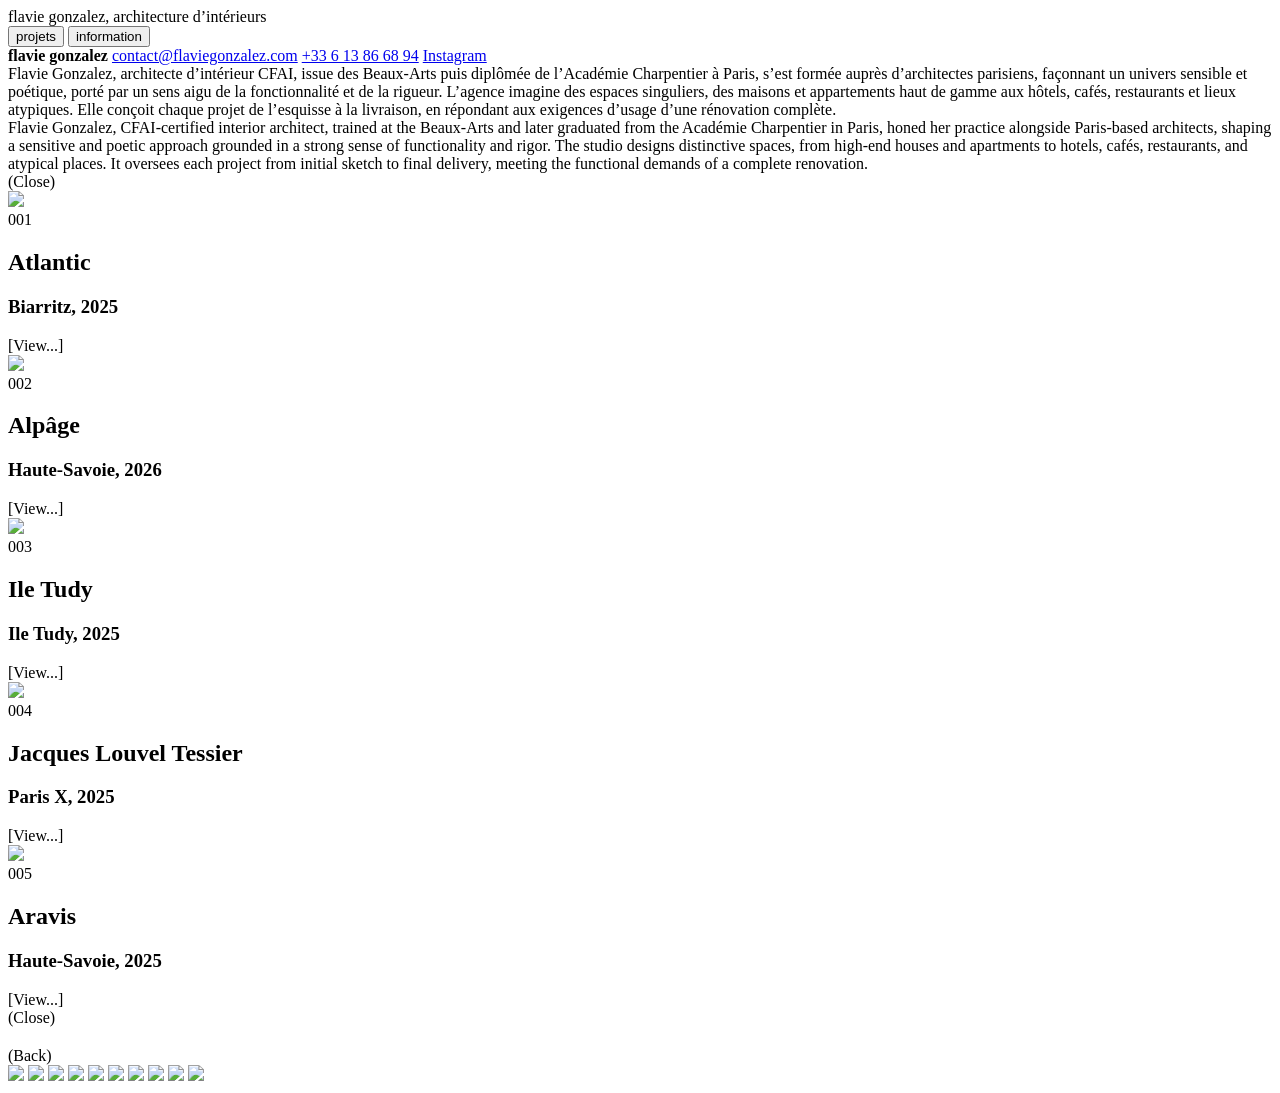
==== index.html @ 04900b44 "Update index.html" ====
<!DOCTYPE html>
<html lang="fr">
<head>
    <meta charset="UTF-8">
    <meta name="viewport" content="width=device-width, initial-scale=1.0">
    <title>Flavie Gonzalez — Architecture d'intérieurs</title>
    <link rel="stylesheet" href="style.css">
</head>
<body>

<header class="site-header">
    <div class="header-left">flavie gonzalez, architecture d’intérieurs</div>
    <div class="header-right">
        <button class="nav-btn" onclick="togglePanel('projectsPanel')">projets</button>
        <button class="nav-btn" onclick="togglePanel('infoPanel')">information</button>
    </div>
</header>

<!-- INFO PANEL -->
<section class="sliding-panel" id="infoPanel">
    <div class="panel-content">
        <div class="info-grid">
            <div class="info-col">
                <strong>flavie gonzalez</strong>
                <a href="mailto:contact@flaviegonzalez.com">contact@flaviegonzalez.com</a>
                <a href="tel:+33613866894">+33 6 13 86 68 94</a>
                <a href="https://www.instagram.com/flavieegonzalez/" target="_blank">Instagram</a>
            </div>
            <div class="info-col">
                Flavie Gonzalez, architecte d’intérieur CFAI, issue des Beaux-Arts puis diplômée de l’Académie Charpentier à Paris, s’est formée auprès d’architectes parisiens, façonnant un univers sensible et poétique, porté par un sens aigu de la fonctionnalité et de la rigueur. L’agence imagine des espaces singuliers, des maisons et appartements haut de gamme aux hôtels, cafés, restaurants et lieux atypiques. Elle conçoit chaque projet de l’esquisse à la livraison, en répondant aux exigences d’usage d’une rénovation complète.
            </div>
            <div class="info-col">
                Flavie Gonzalez, CFAI-certified interior architect, trained at the Beaux-Arts and later graduated from the Académie Charpentier in Paris, honed her practice alongside Paris-based architects, shaping a sensitive and poetic approach grounded in a strong sense of functionality and rigor. The studio designs distinctive spaces, from high-end houses and apartments to hotels, cafés, restaurants, and atypical places. It oversees each project from initial sketch to final delivery, meeting the functional demands of a complete renovation.
            </div>
        </div>
    </div>
    <div class="panel-close" onclick="closeAllPanels()">(Close)</div>
</section>

<!-- PROJECTS PANEL -->
<section class="sliding-panel" id="projectsPanel">
    <div class="panel-content" id="projectsScrollArea">

        <article class="project-row">
            <div class="project-col-visual">
                <img src="assets/LOUISBARTHOU_1.png">
            </div>
            <div class="project-col-info">
                <div class="project-number">001</div>
                <h2>Atlantic</h2>
                <h3>Biarritz, 2025</h3>
                <a class="view-link" onclick="openProjectView('barthou')">[View...]</a>
            </div>
        </article>

        <article class="project-row">
            <div class="project-col-visual">
                <img src="assets/GEMILLON_1.png">
            </div>
            <div class="project-col-info">
                <div class="project-number">002</div>
                <h2>Alpâge</h2>
                <h3>Haute-Savoie, 2026</h3>
                <a class="view-link" onclick="openProjectView('gemillon')">[View...]</a>
            </div>
        </article>

        <article class="project-row">
            <div class="project-col-visual">
                <img src="assets/ILETUDY_1.png">
            </div>
            <div class="project-col-info">
                <div class="project-number">003</div>
                <h2>Ile Tudy</h2>
                <h3>Ile Tudy, 2025</h3>
                <a class="view-link" onclick="openProjectView('bastille')">[View...]</a>
            </div>
        </article>

        <article class="project-row">
            <div class="project-col-visual">
                <img src="assets/JLT_1.png">
            </div>
            <div class="project-col-info">
                <div class="project-number">004</div>
                <h2>Jacques Louvel Tessier</h2>
                <h3>Paris X, 2025</h3>
                <a class="view-link" onclick="openProjectView('louvel')">[View...]</a>
            </div>
        </article>

        <article class="project-row">
            <div class="project-col-visual">
                <img src="assets/LESCLEFS_1.png">
            </div>
            <div class="project-col-info">
                <div class="project-number">005</div>
                <h2>Aravis</h2>
                <h3>Haute-Savoie, 2025</h3>
                <a class="view-link" onclick="openProjectView('lesclefs')">[View...]</a>
            </div>
        </article>

    </div>
    <div class="panel-close" onclick="closePanel('projectsPanel')">(Close)</div>
</section>

<!-- VIEW PANEL (CORRIGÉ) -->
<section class="sliding-panel" id="viewPanel">
    <div class="panel-content" id="viewScrollArea">

        <div class="view-detail">

            <!-- GAUCHE -->
            <div class="view-header">
                <div id="viewProjectNumber"></div>
                <div>
                    <h2 id="viewProjectArtist"></h2>
                    <h3 id="viewProjectTitle"></h3>
                </div>
            </div>

            <!-- DROITE -->
            <div class="view-content">

                <div class="view-gallery"></div>

                <div class="view-text">
                    <div class="col-text"></div>
                </div>

            </div>

        </div>

    </div>
    <div class="panel-close" onclick="closePanel('viewPanel')">(Back)</div>
</section>

<!-- CAROUSEL -->
<div class="cargo-carousel" id="carousel">
    <div class="cargo-track" id="track">
        <img src="assets/Plan de travail 1.png">
        <img src="assets/Plan de travail 2.png">
        <img src="assets/Plan de travail 3.png">
        <img src="assets/Plan de travail 4.png">
        <img src="assets/Plan de travail 5.png">
        <img src="assets/Plan de travail 6.png">
        <img src="assets/Plan de travail 7.png">
        <img src="assets/Plan de travail 8.png">
        <img src="assets/Plan de travail 9.png">
        <img src="assets/Plan de travail 10.png">
    </div>
</div>

<script src="script.js"></script>
</body>
</html>
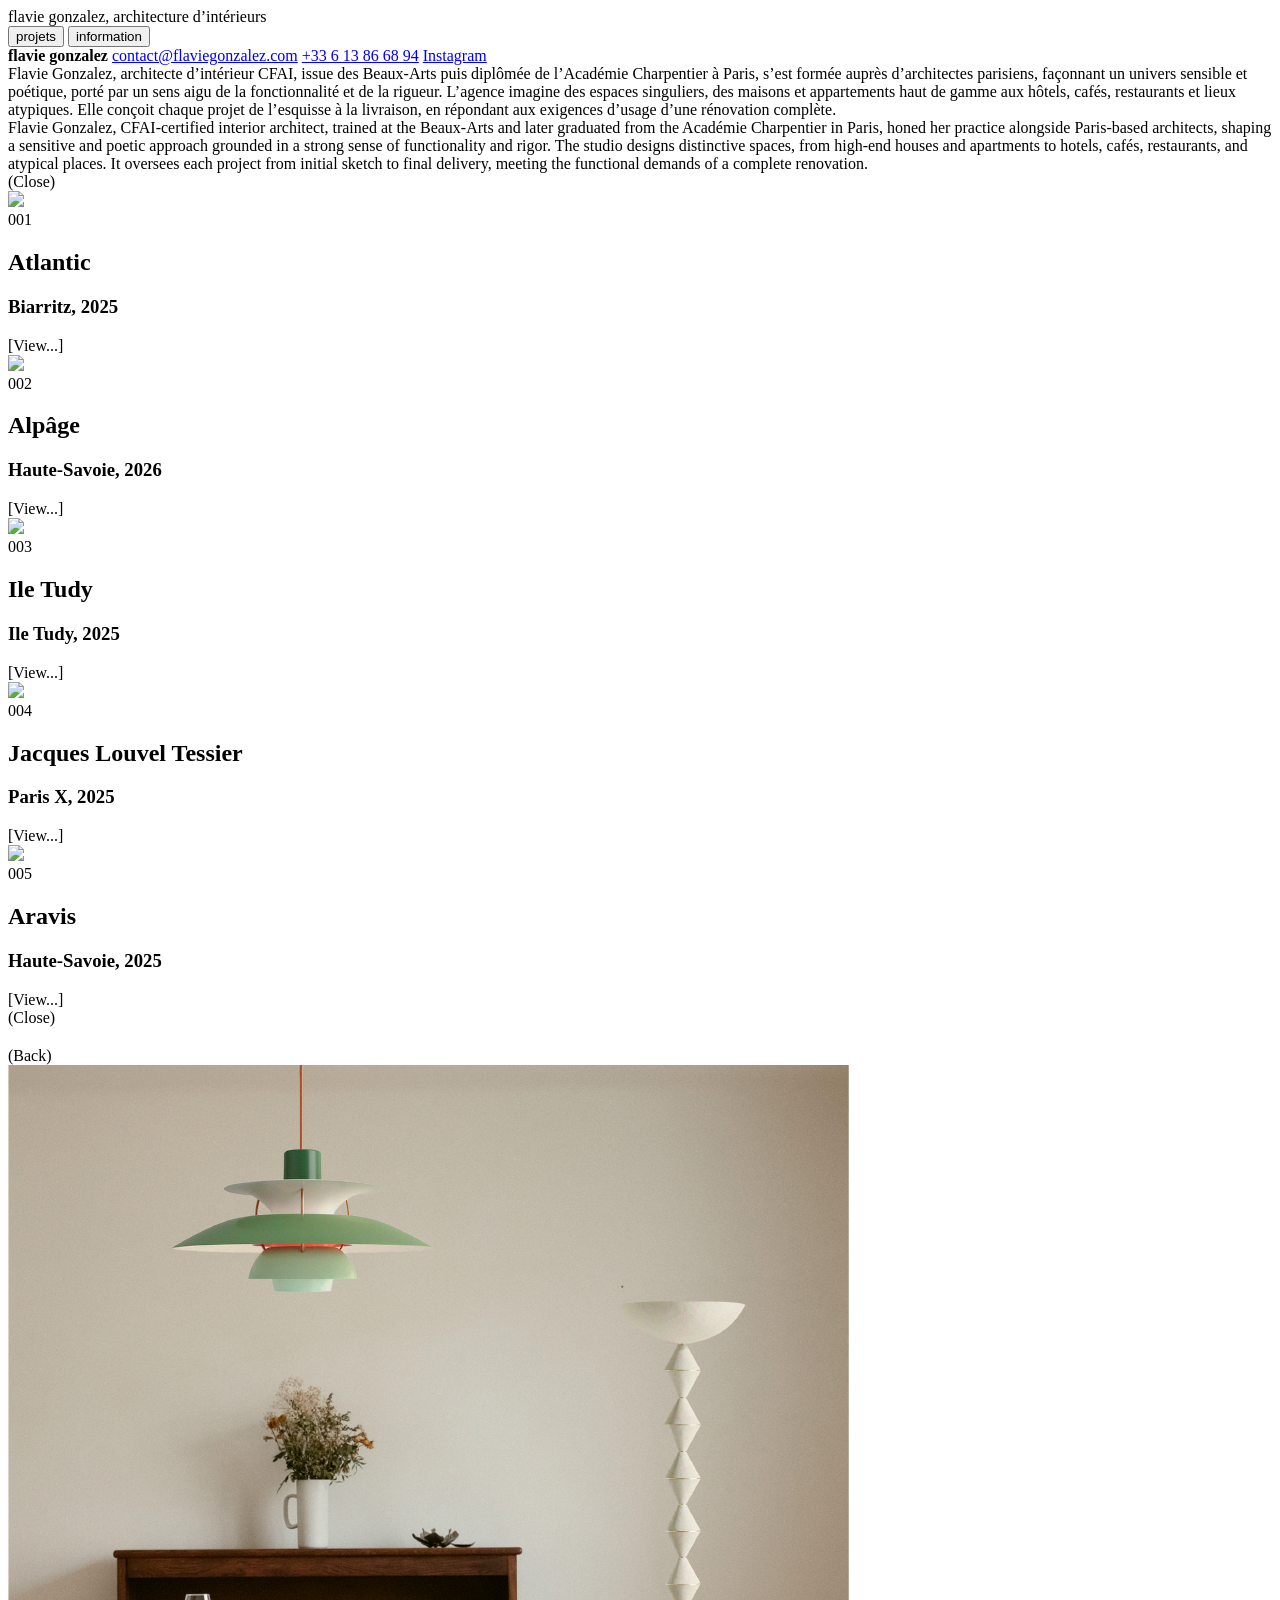
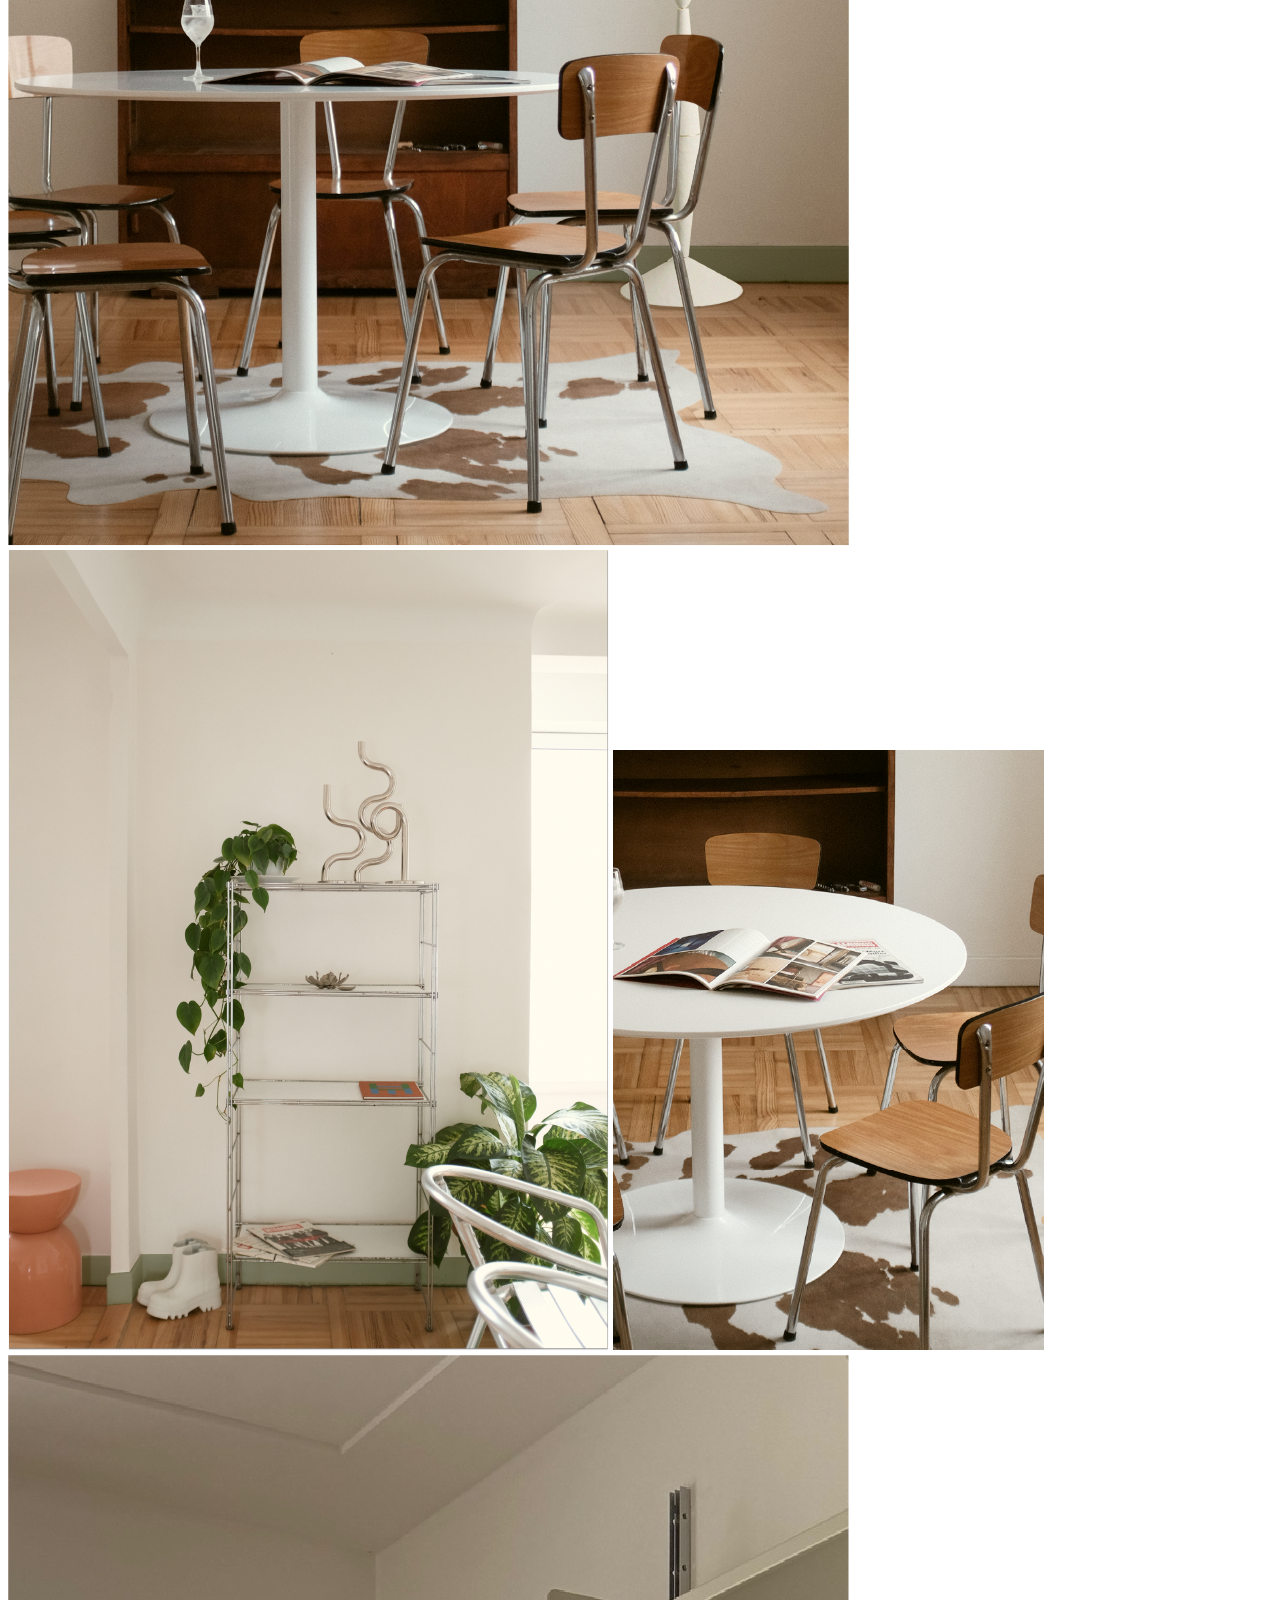
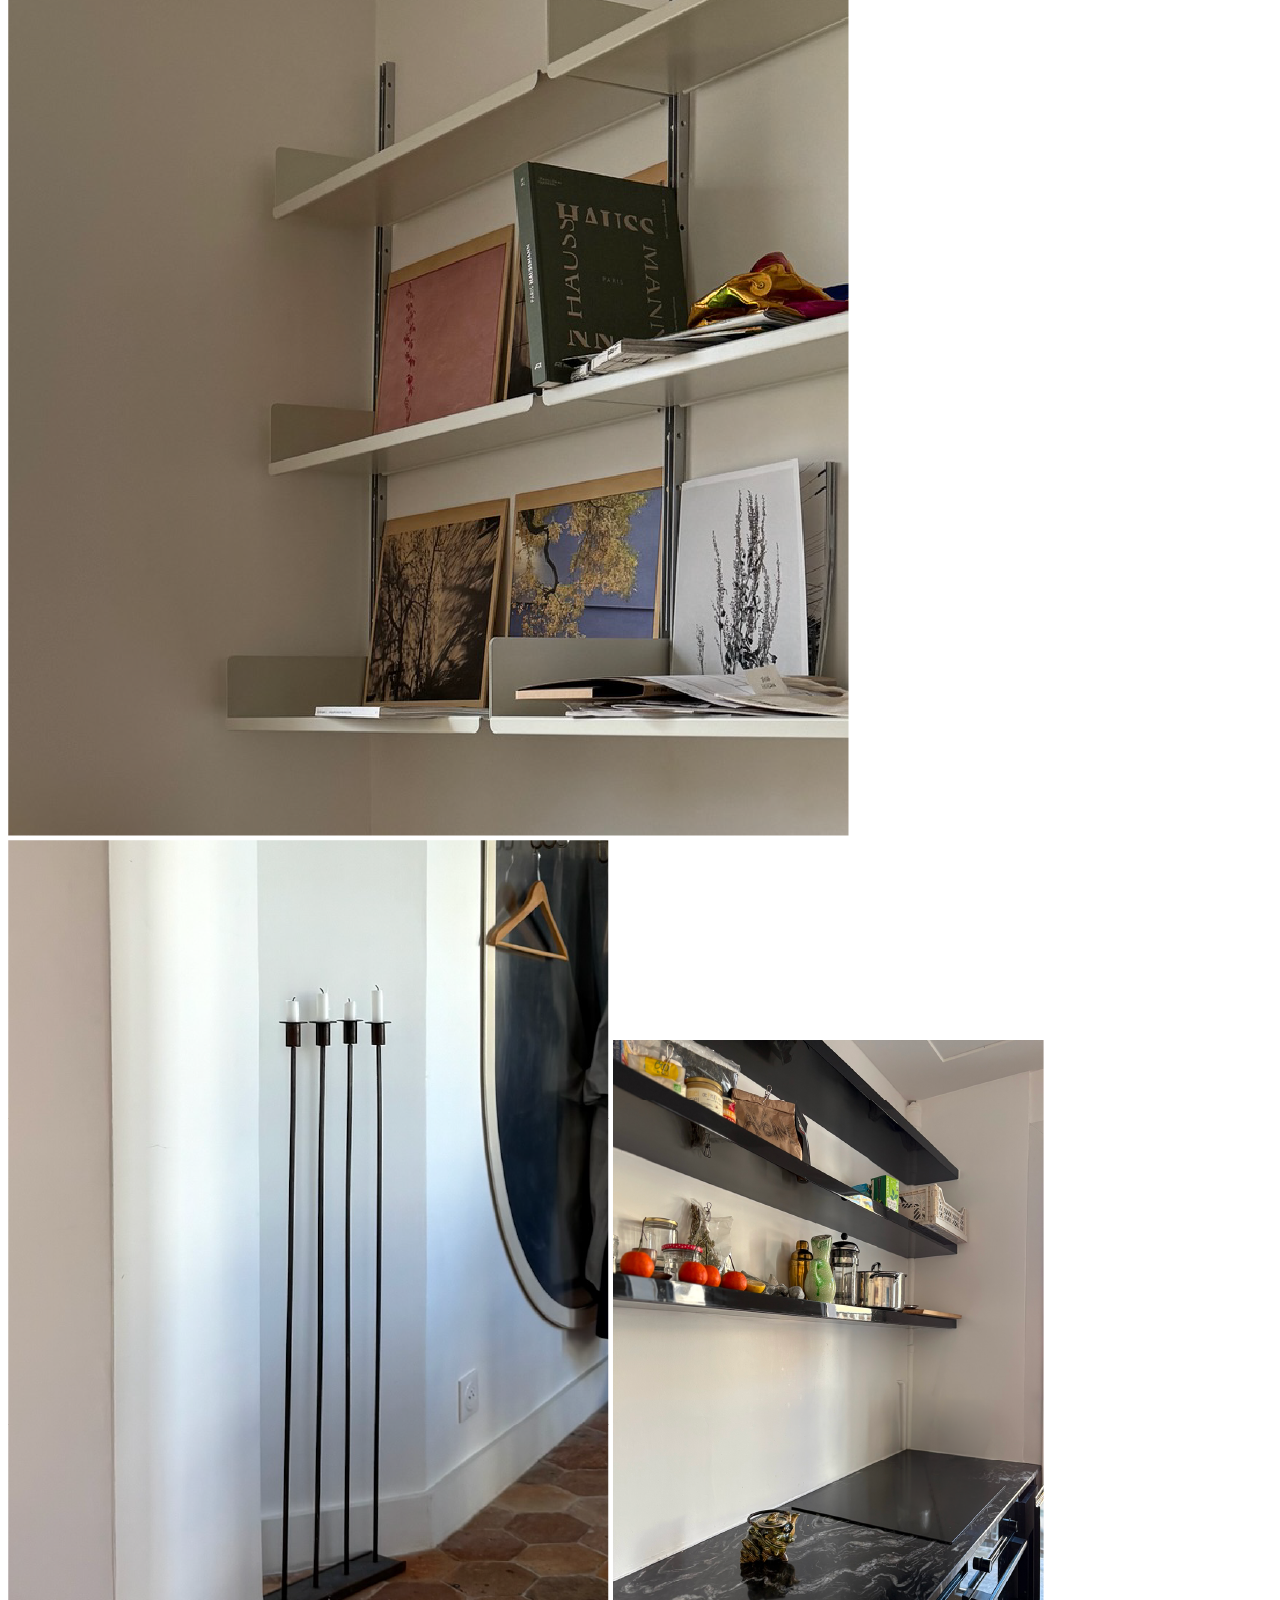
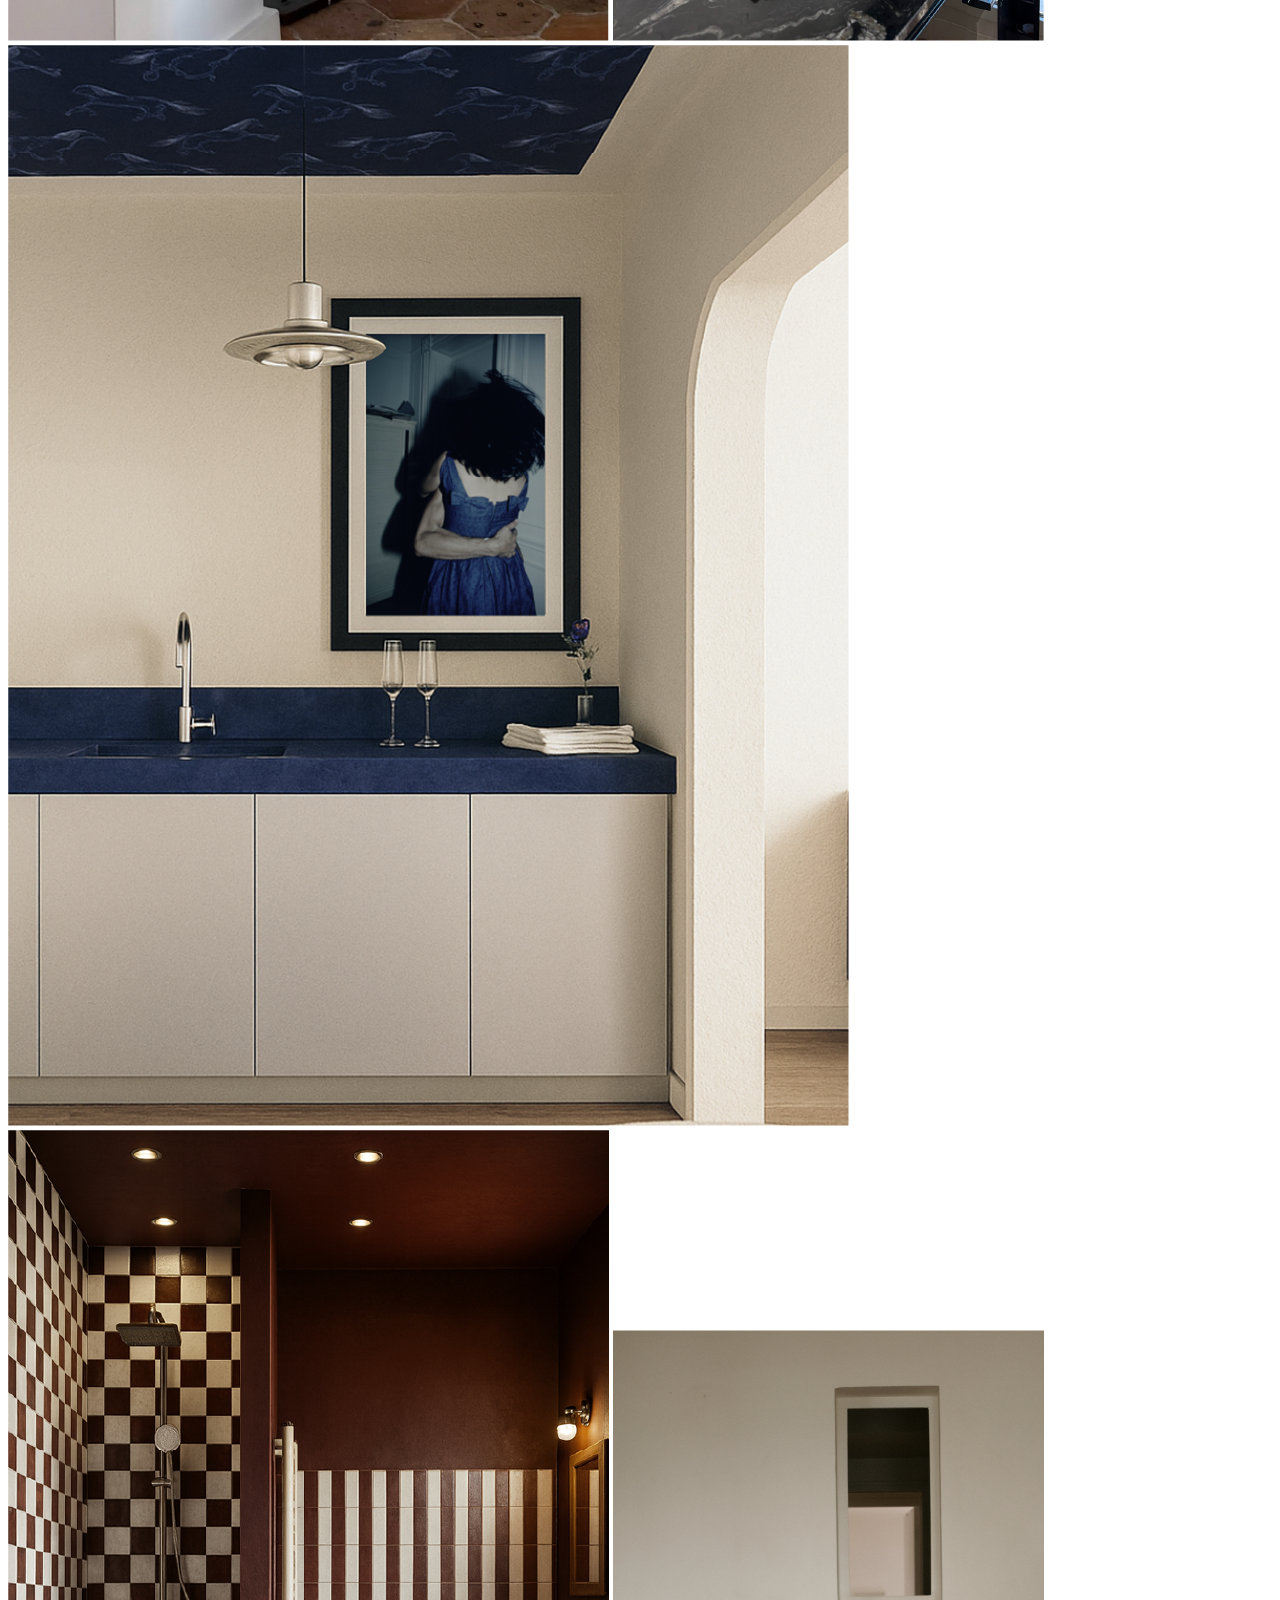
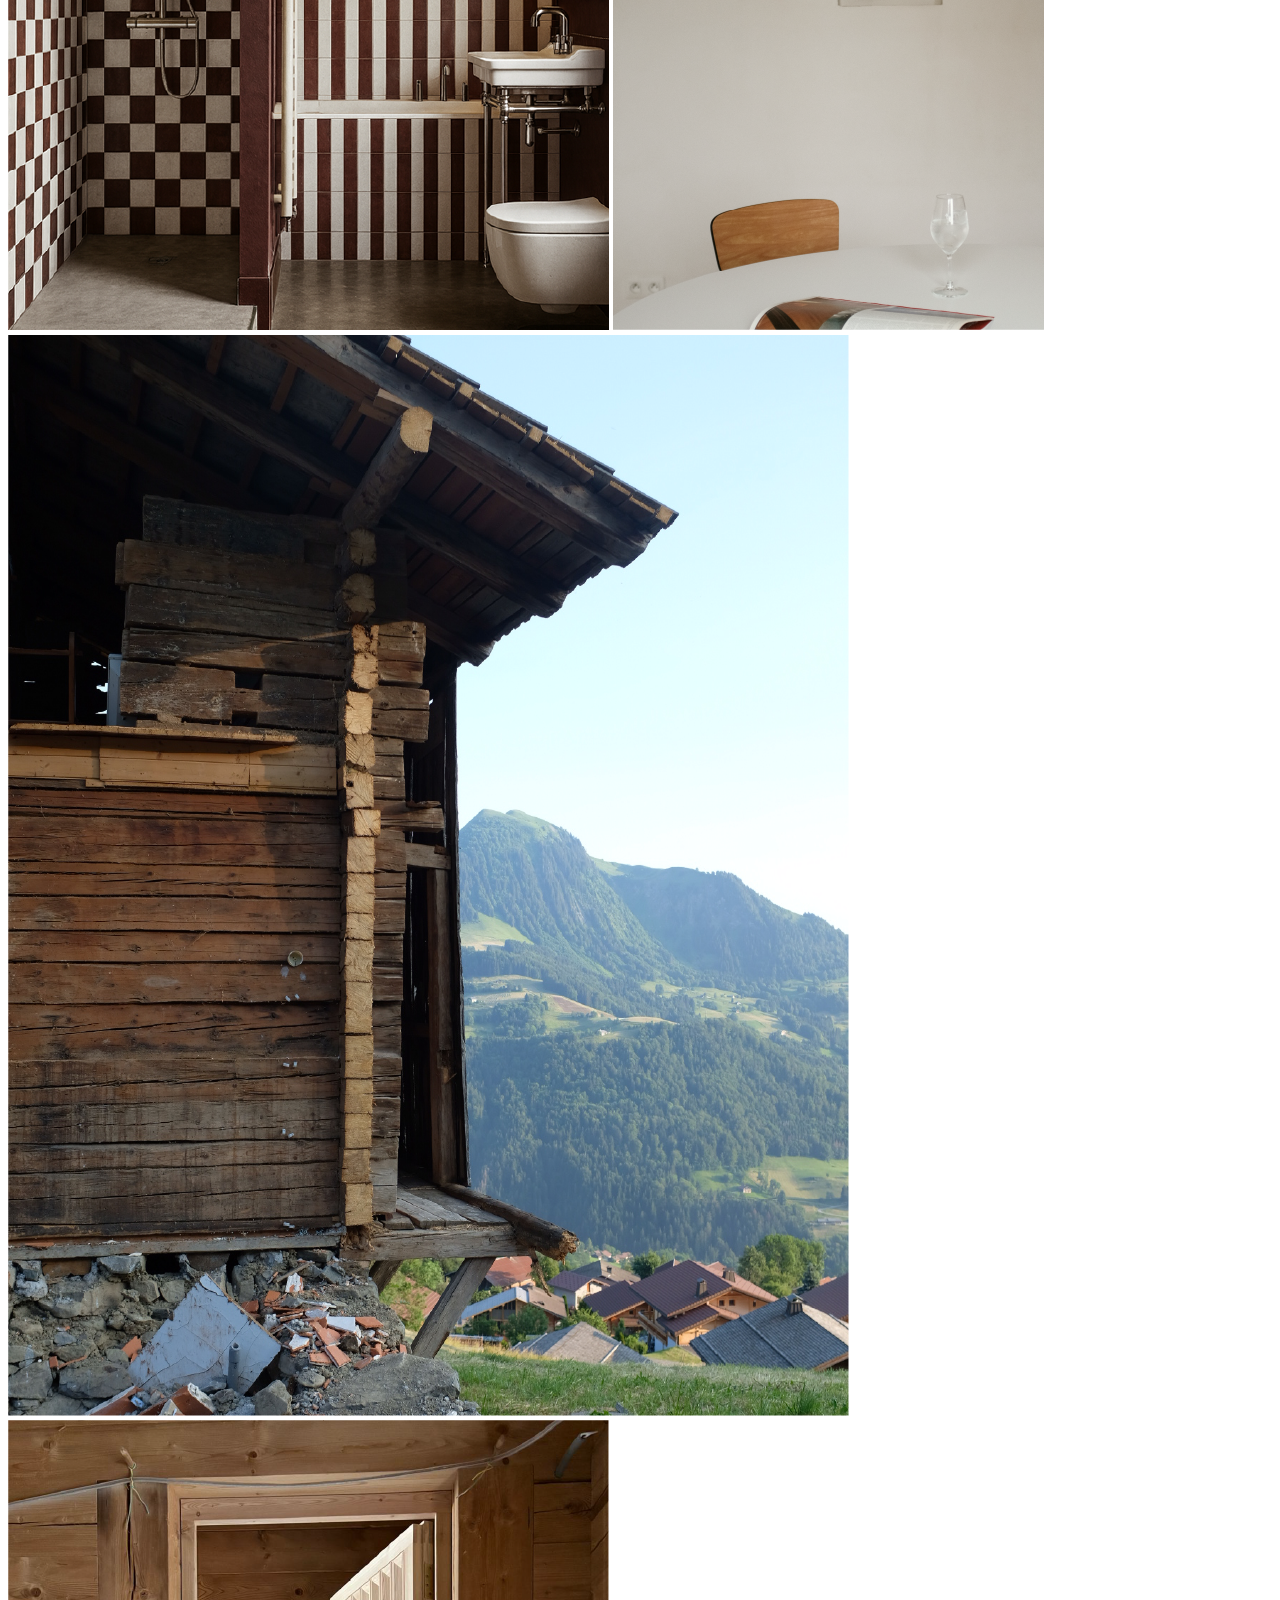
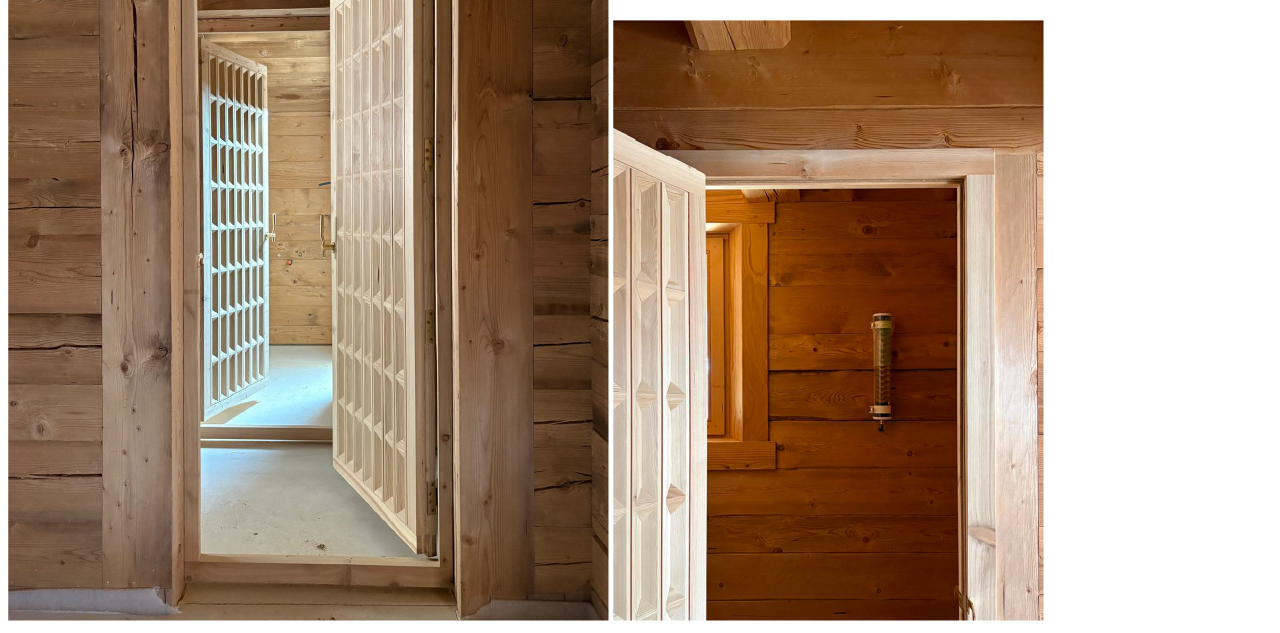
==== commit 99376129: "Maj Photos" ====
--- a/index.html
+++ b/index.html
@@ -140,16 +140,18 @@
 <!-- CAROUSEL -->
 <div class="cargo-carousel" id="carousel">
     <div class="cargo-track" id="track">
-        <img src="assets/Plan de travail 1.png">
-        <img src="assets/Plan de travail 2.png">
-        <img src="assets/Plan de travail 3.png">
-        <img src="assets/Plan de travail 4.png">
-        <img src="assets/Plan de travail 5.png">
-        <img src="assets/Plan de travail 6.png">
-        <img src="assets/Plan de travail 7.png">
-        <img src="assets/Plan de travail 8.png">
-        <img src="assets/Plan de travail 9.png">
-        <img src="assets/Plan de travail 10.png">
+        <img src="assets/FlavieGonzalezArchitectedinterieur1.png">
+        <img src="assets/FlavieGonzalezArchitectedinterieur2.png">
+        <img src="assets/FlavieGonzalezArchitectedinterieur3.png">
+        <img src="assets/FlavieGonzalezArchitectedinterieur4.png">
+        <img src="assets/FlavieGonzalezArchitectedinterieur5.png">
+        <img src="assets/FlavieGonzalezArchitectedinterieur6.png">
+        <img src="assets/FlavieGonzalezArchitectedinterieur7.png">
+        <img src="assets/FlavieGonzalezArchitectedinterieur8.png">
+        <img src="assets/FlavieGonzalezArchitectedinterieur9.png">
+        <img src="assets/FlavieGonzalezArchitectedinterieur10.png">
+        <img src="assets/FlavieGonzalezArchitectedinterieur11.png">
+        <img src="assets/FlavieGonzalezArchitectedinterieur12.png">
     </div>
 </div>
 
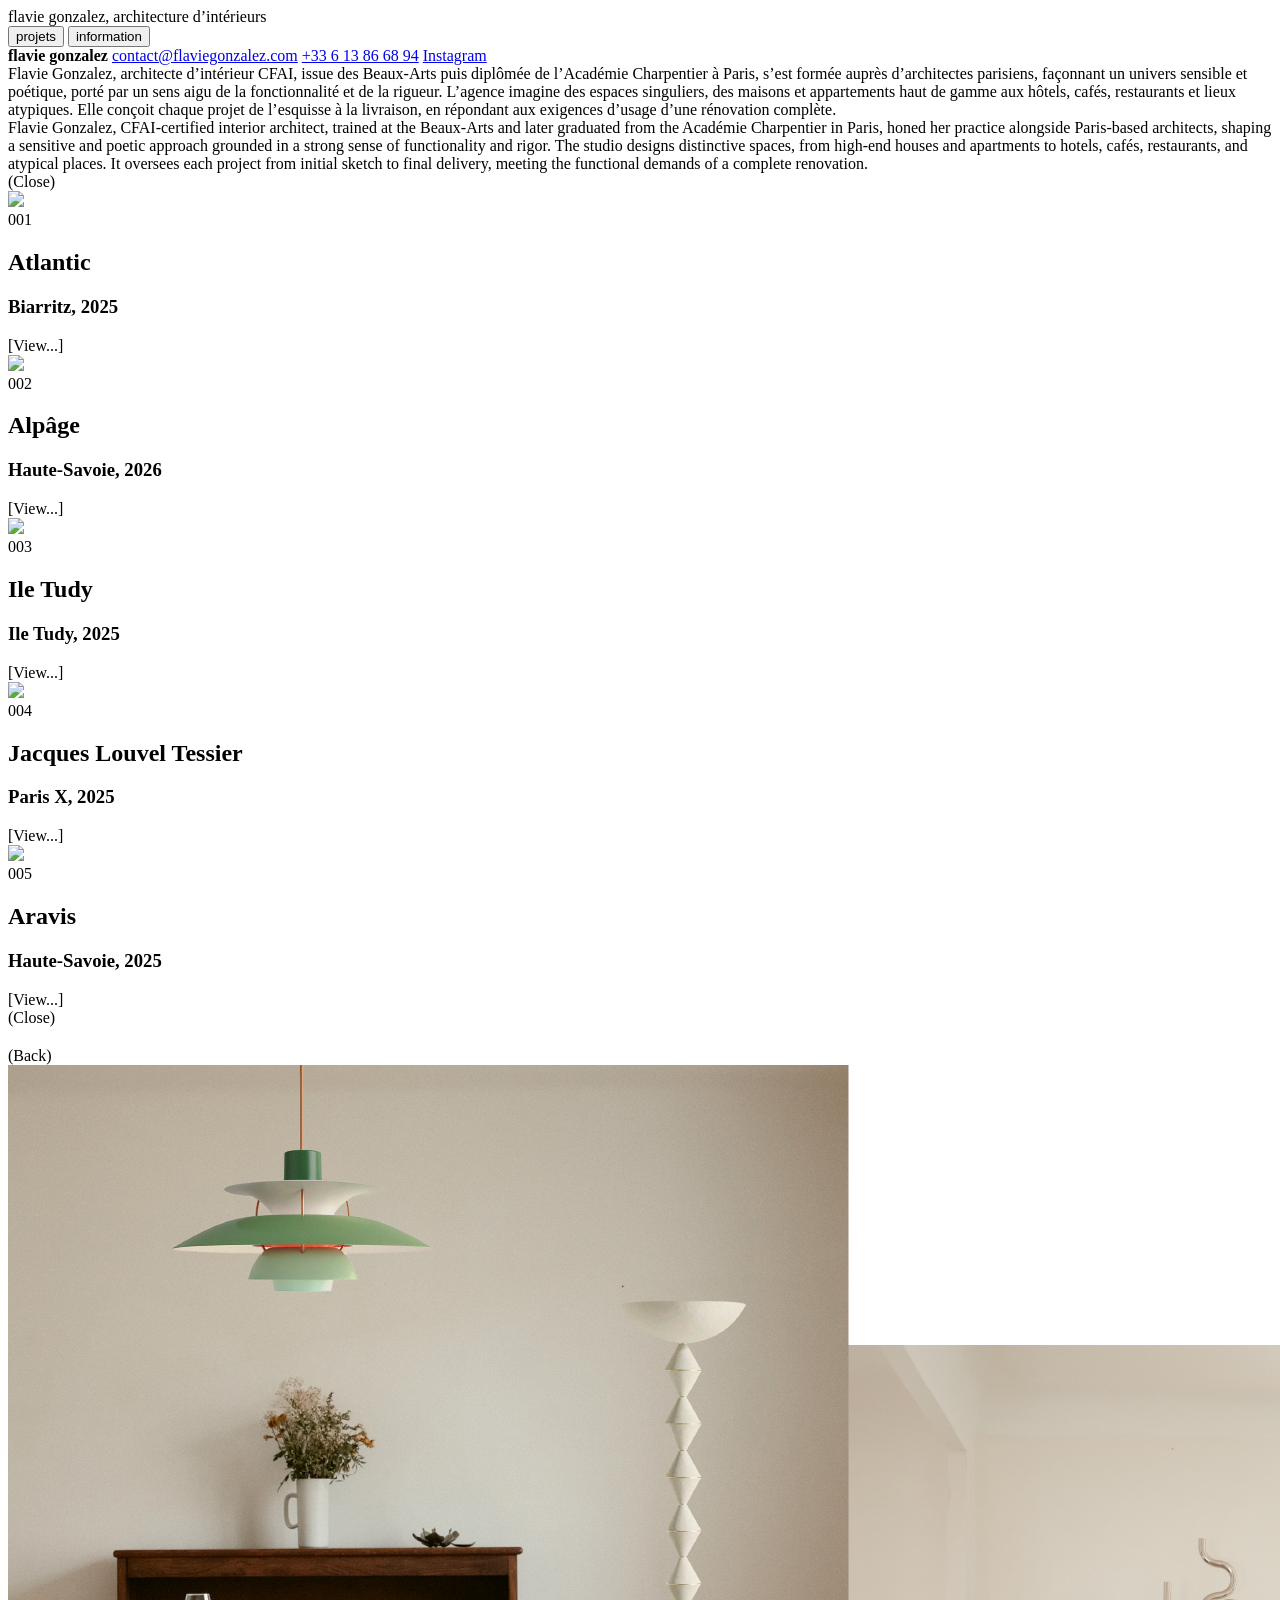
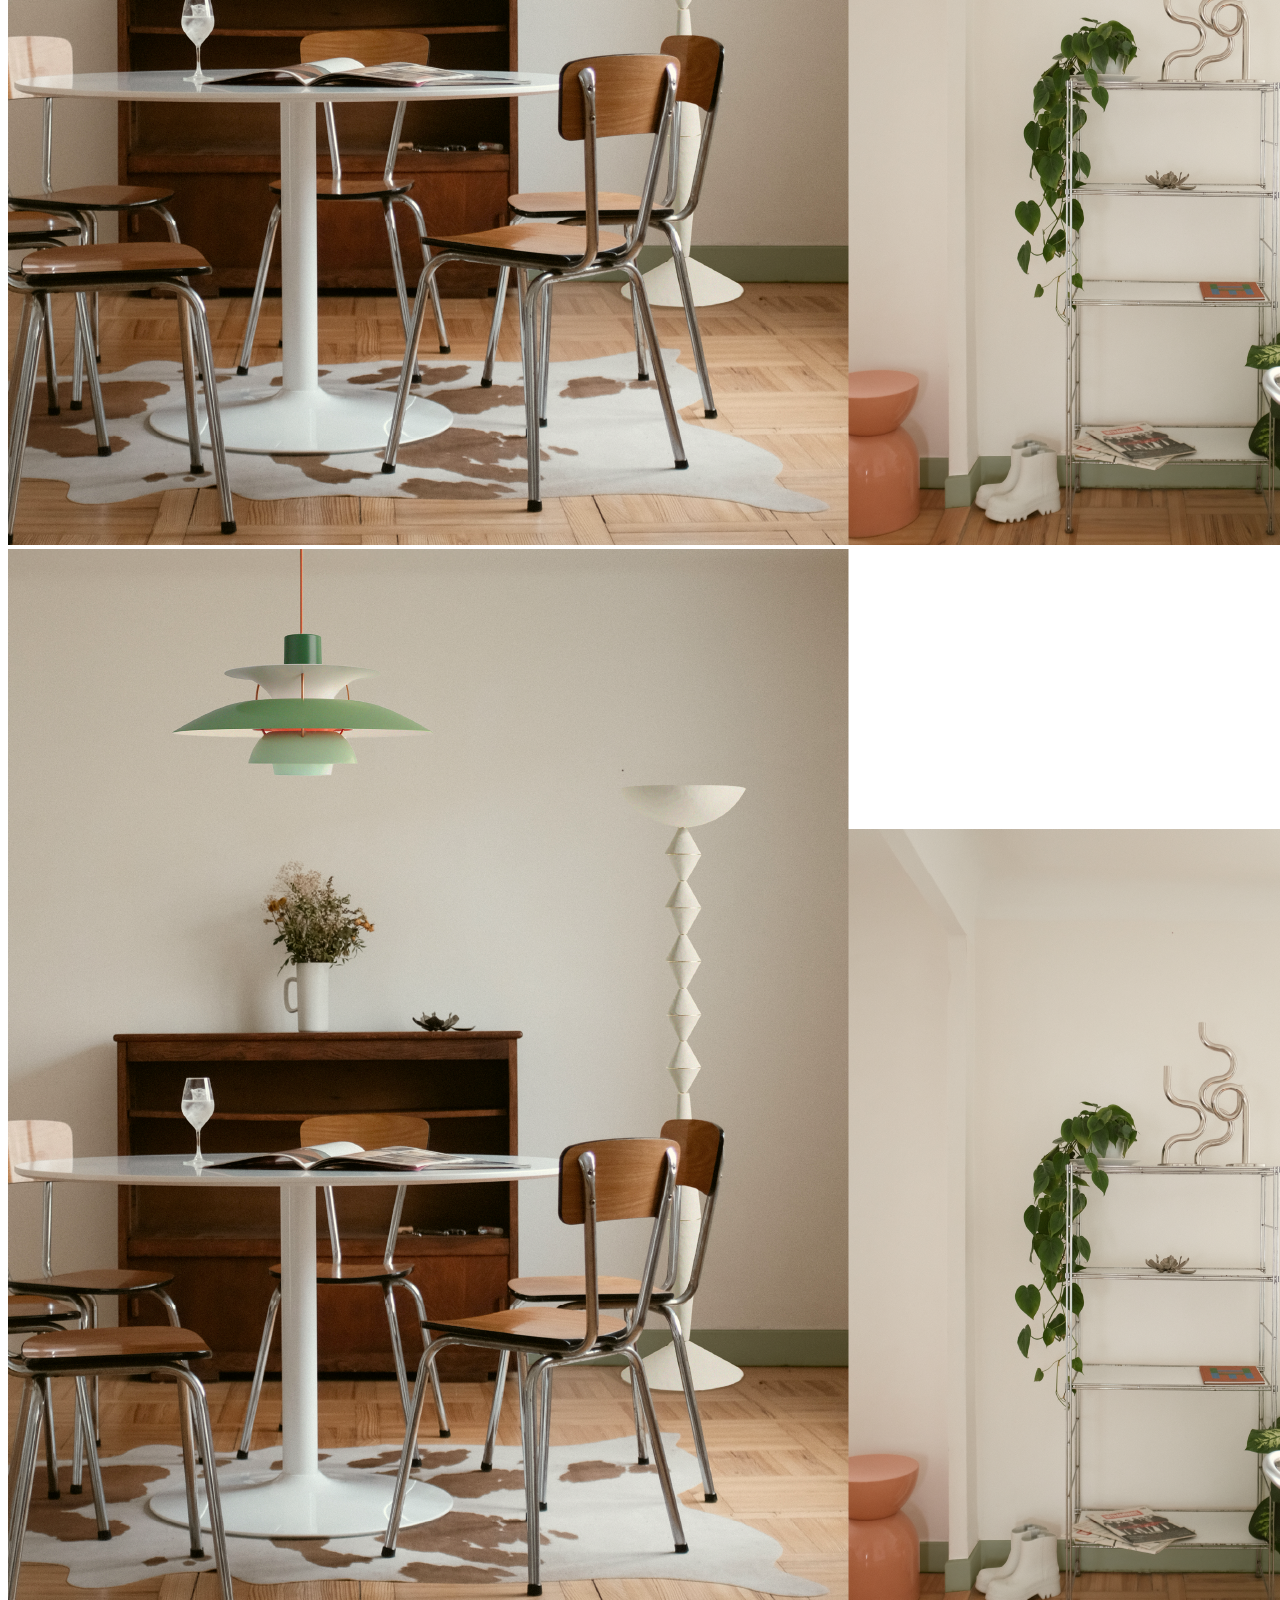
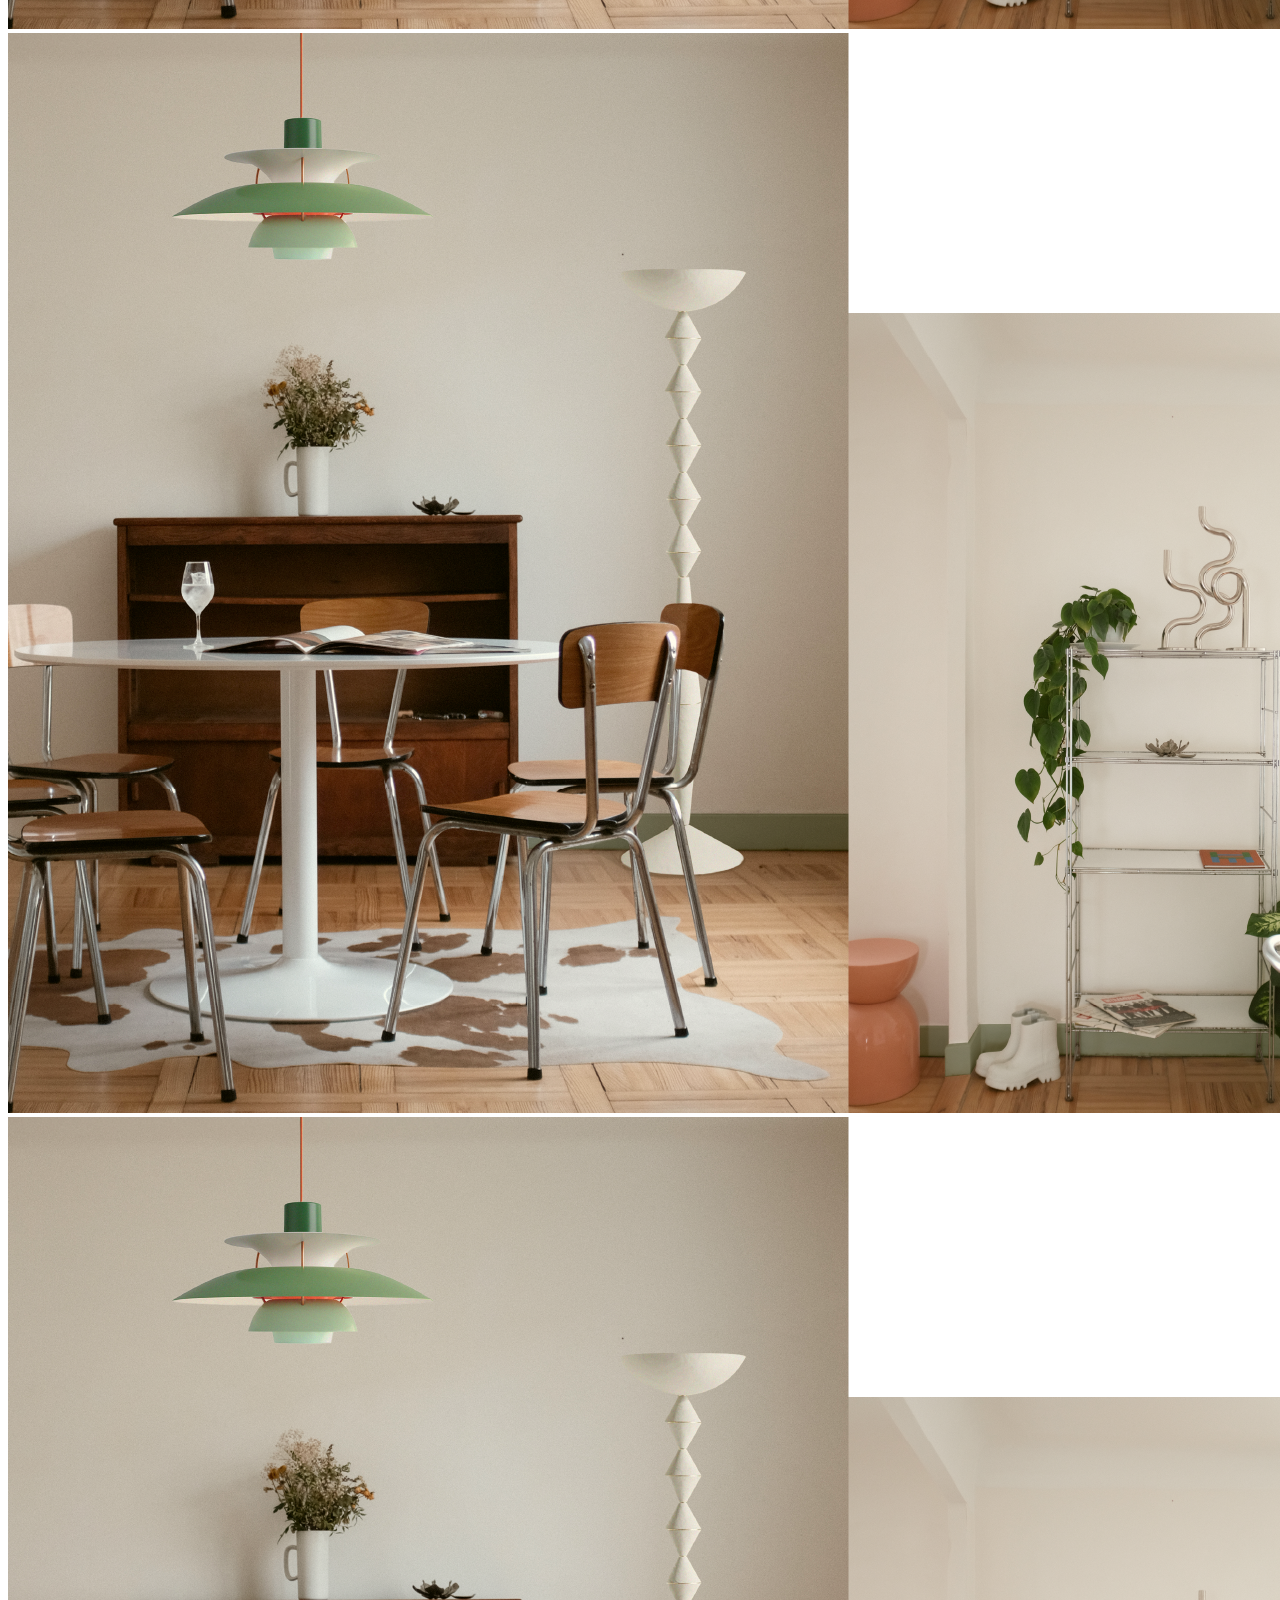
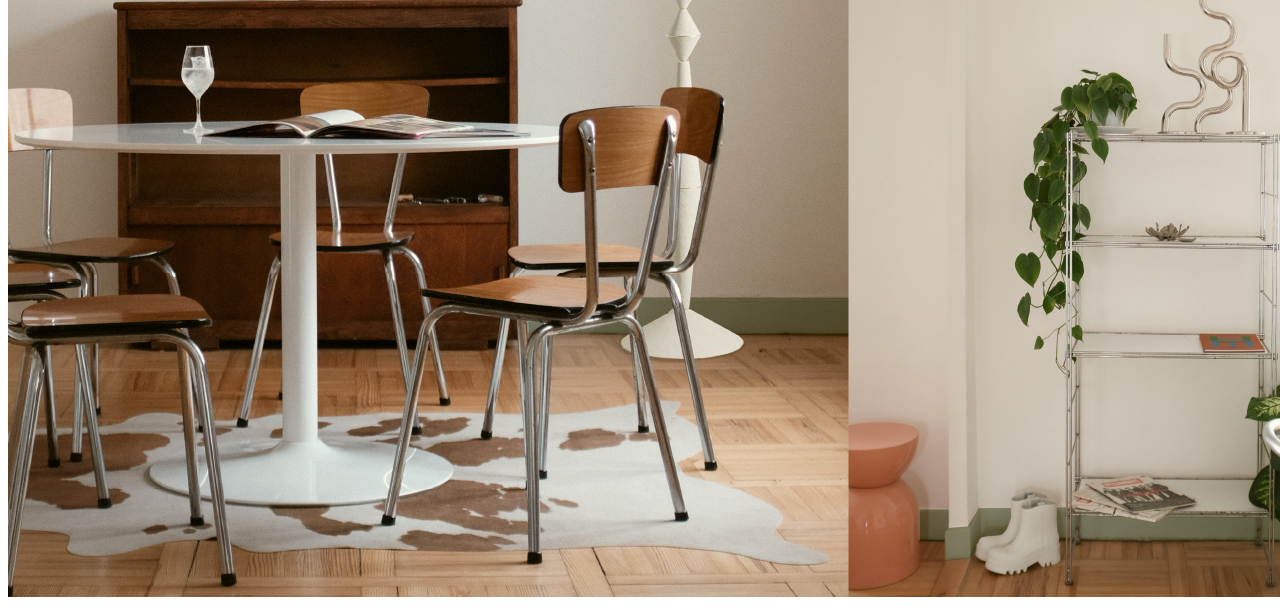
==== commit 632f192e: "maj photos" ====
--- a/index.html
+++ b/index.html
@@ -140,18 +140,10 @@
 <!-- CAROUSEL -->
 <div class="cargo-carousel" id="carousel">
     <div class="cargo-track" id="track">
-        <img src="assets/FlavieGonzalezArchitectedinterieur1.png">
-        <img src="assets/FlavieGonzalezArchitectedinterieur2.png">
-        <img src="assets/FlavieGonzalezArchitectedinterieur3.png">
-        <img src="assets/FlavieGonzalezArchitectedinterieur4.png">
-        <img src="assets/FlavieGonzalezArchitectedinterieur5.png">
-        <img src="assets/FlavieGonzalezArchitectedinterieur6.png">
-        <img src="assets/FlavieGonzalezArchitectedinterieur7.png">
-        <img src="assets/FlavieGonzalezArchitectedinterieur8.png">
-        <img src="assets/FlavieGonzalezArchitectedinterieur9.png">
-        <img src="assets/FlavieGonzalezArchitectedinterieur10.png">
-        <img src="assets/FlavieGonzalezArchitectedinterieur11.png">
-        <img src="assets/FlavieGonzalezArchitectedinterieur12.png">
+        <img src="assets/Plan de travail 24.png">
+        <img src="assets/Plan de travail 24.png">
+        <img src="assets/Plan de travail 24.png">
+        <img src="assets/Plan de travail 24.png">
     </div>
 </div>
 
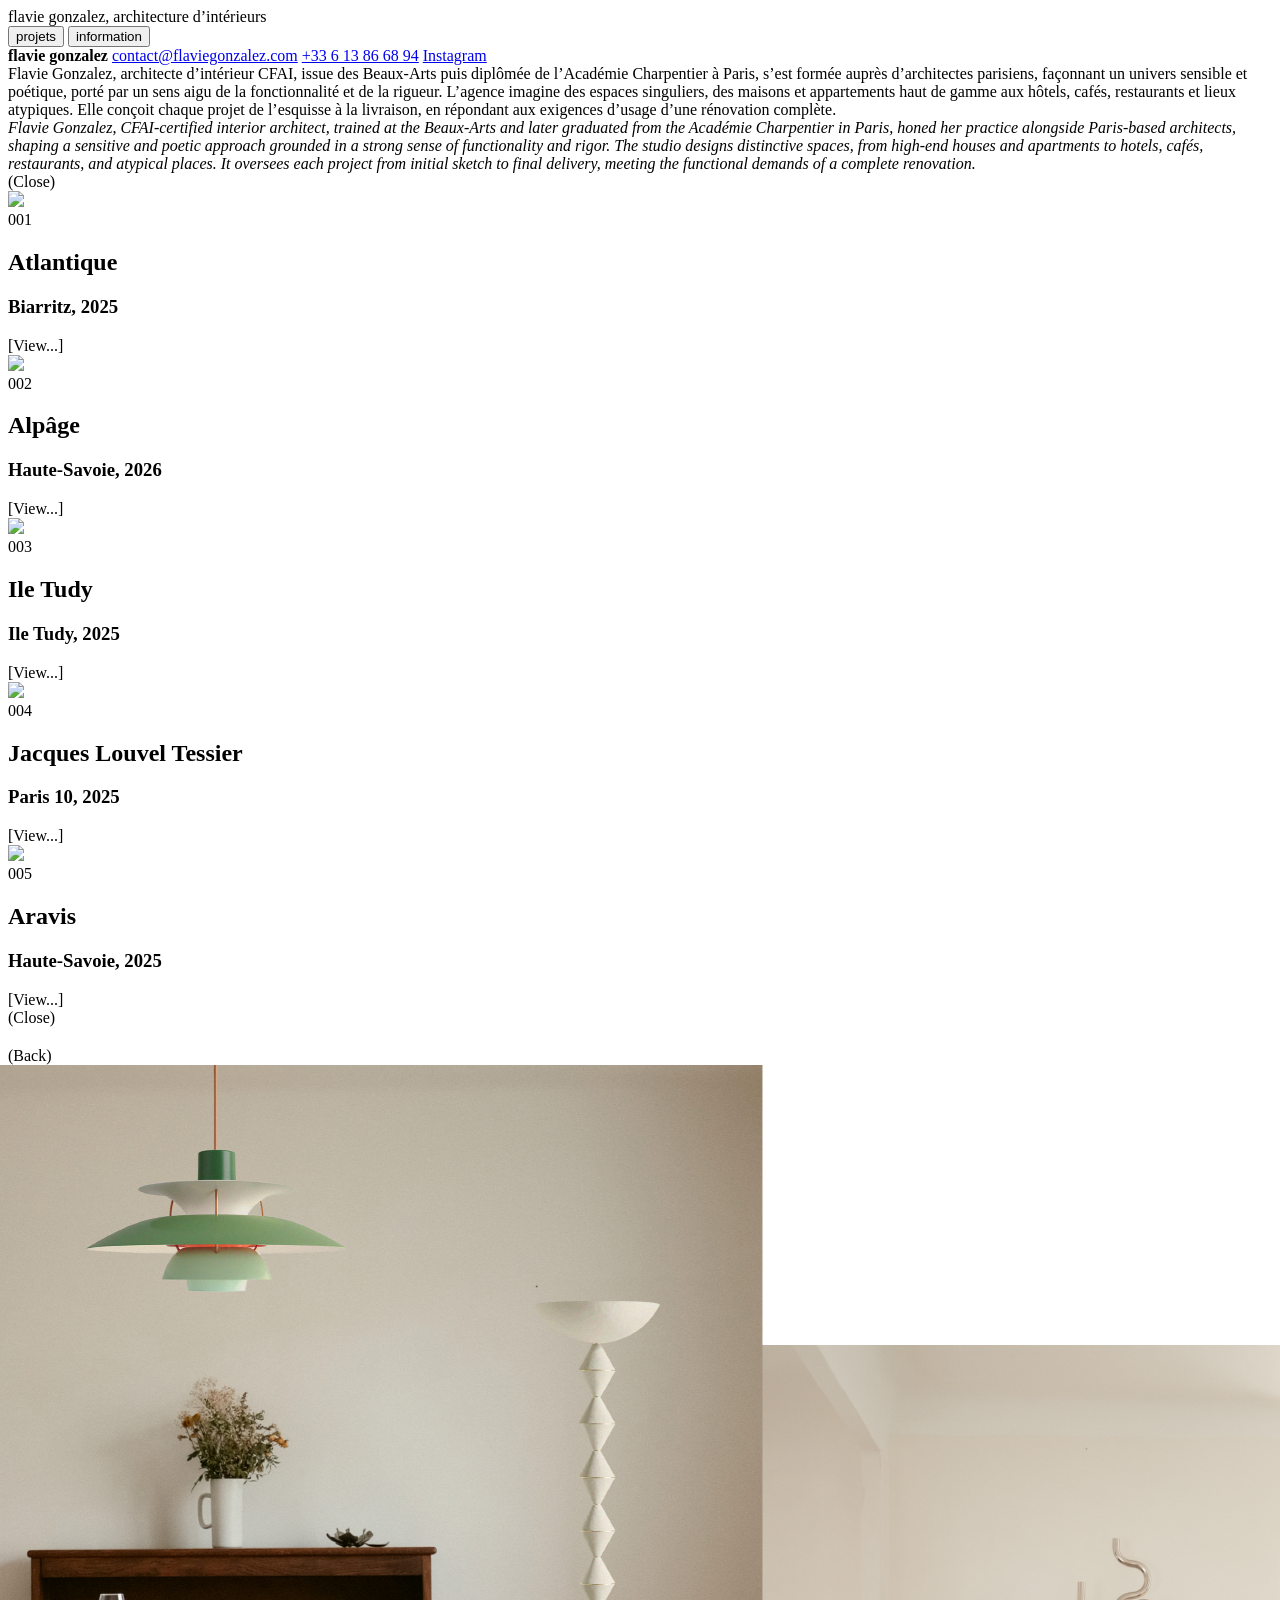
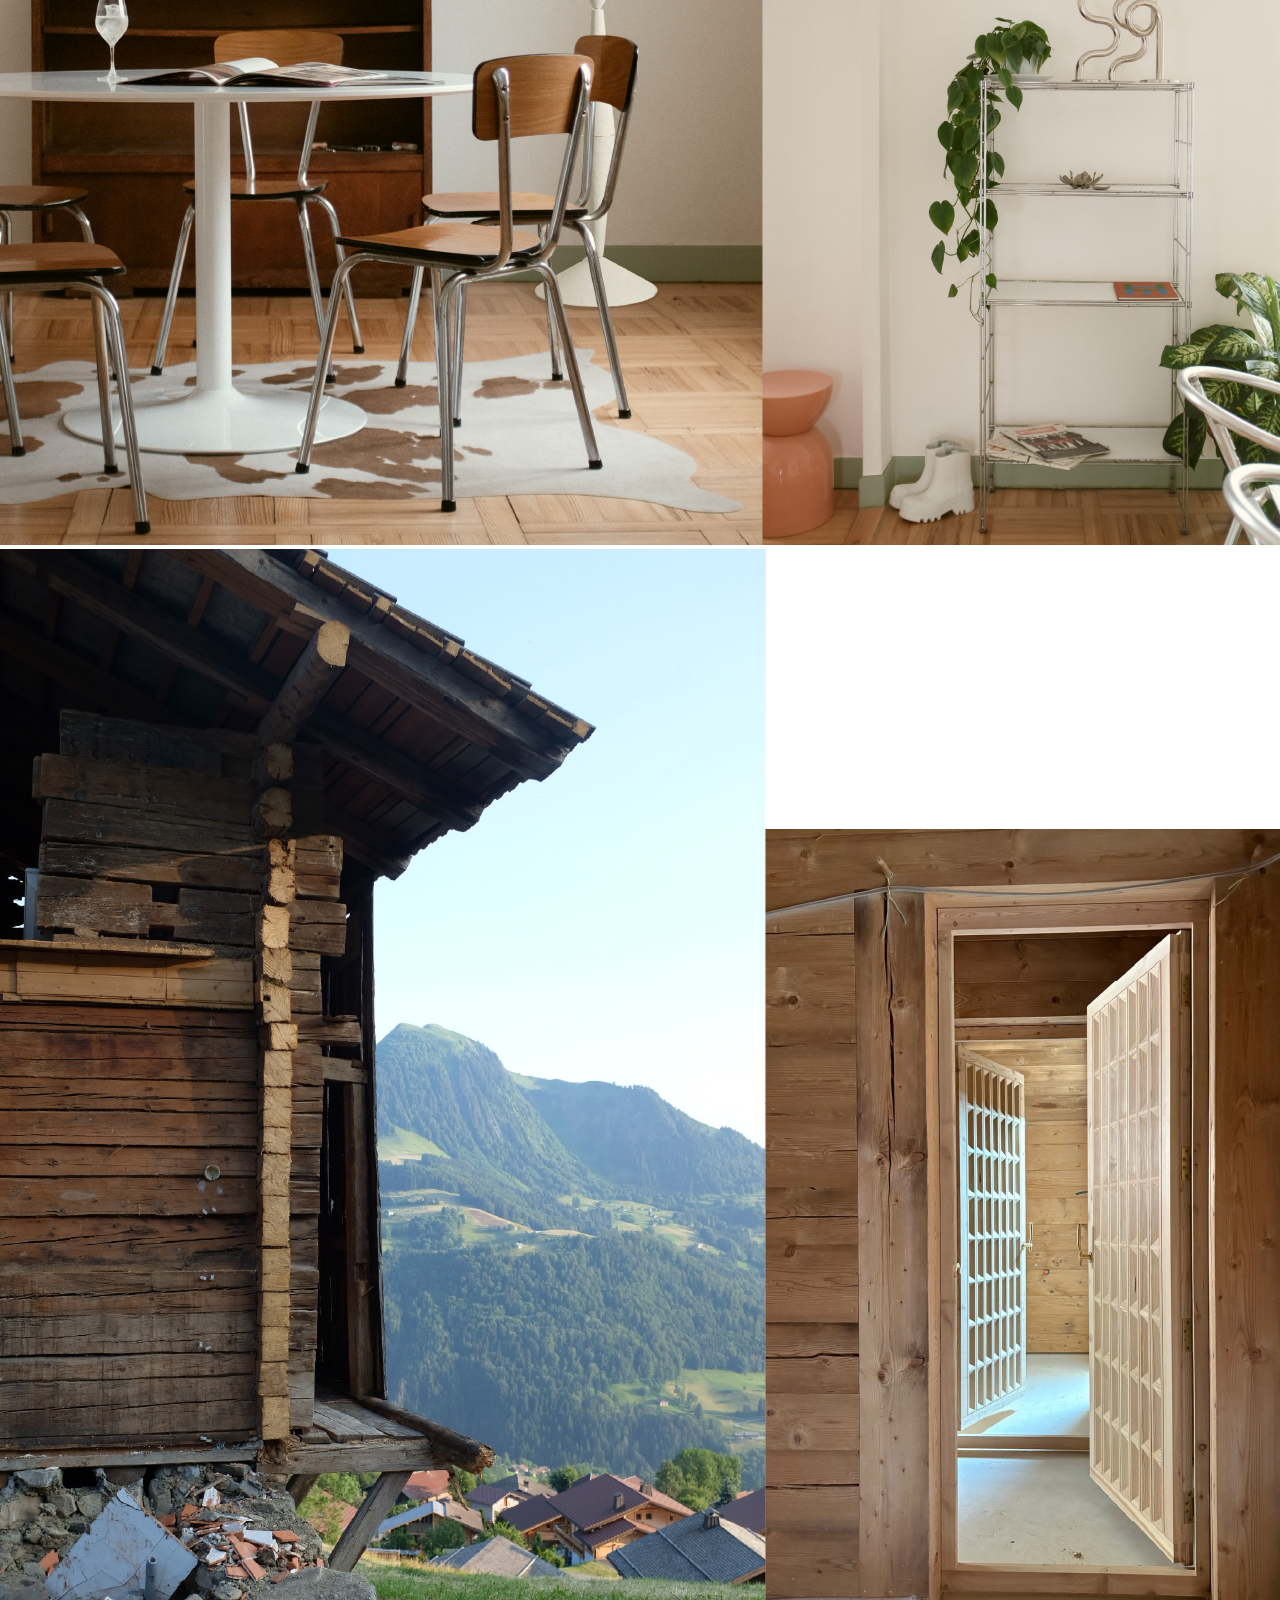
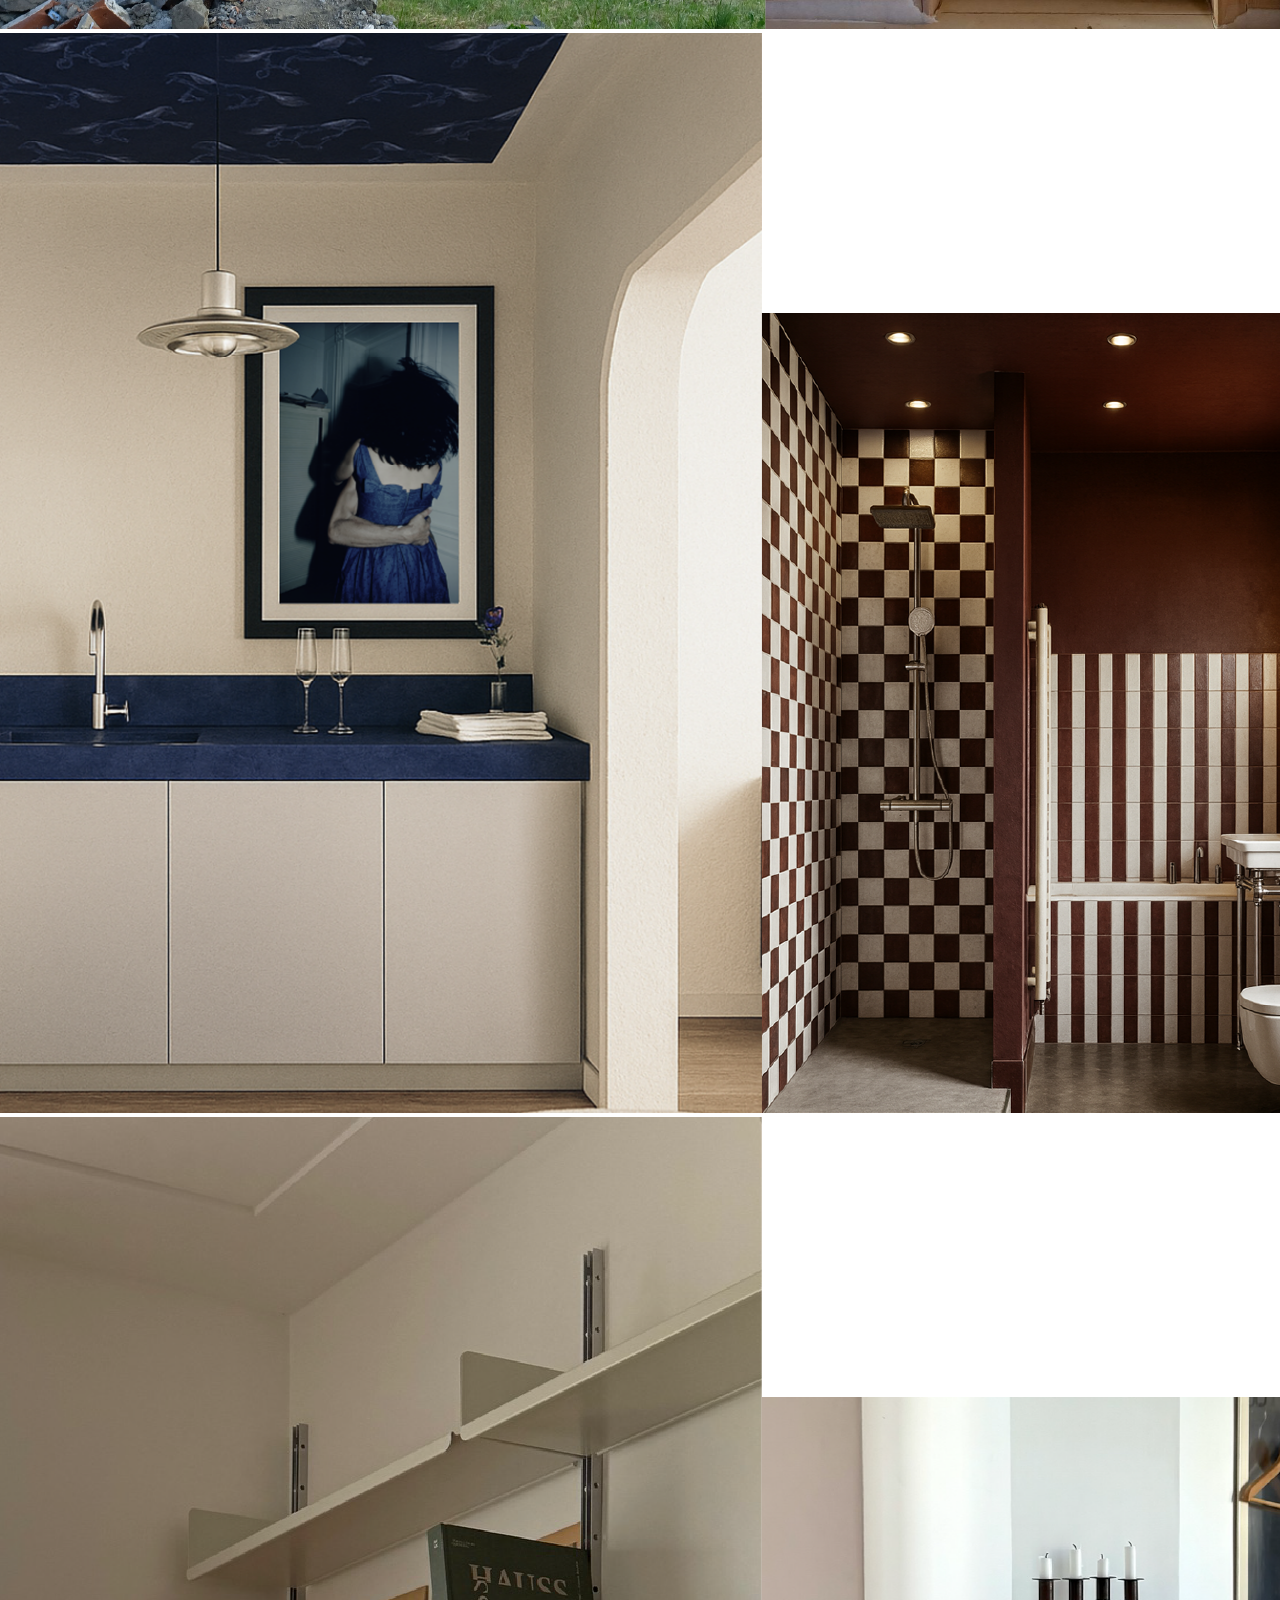
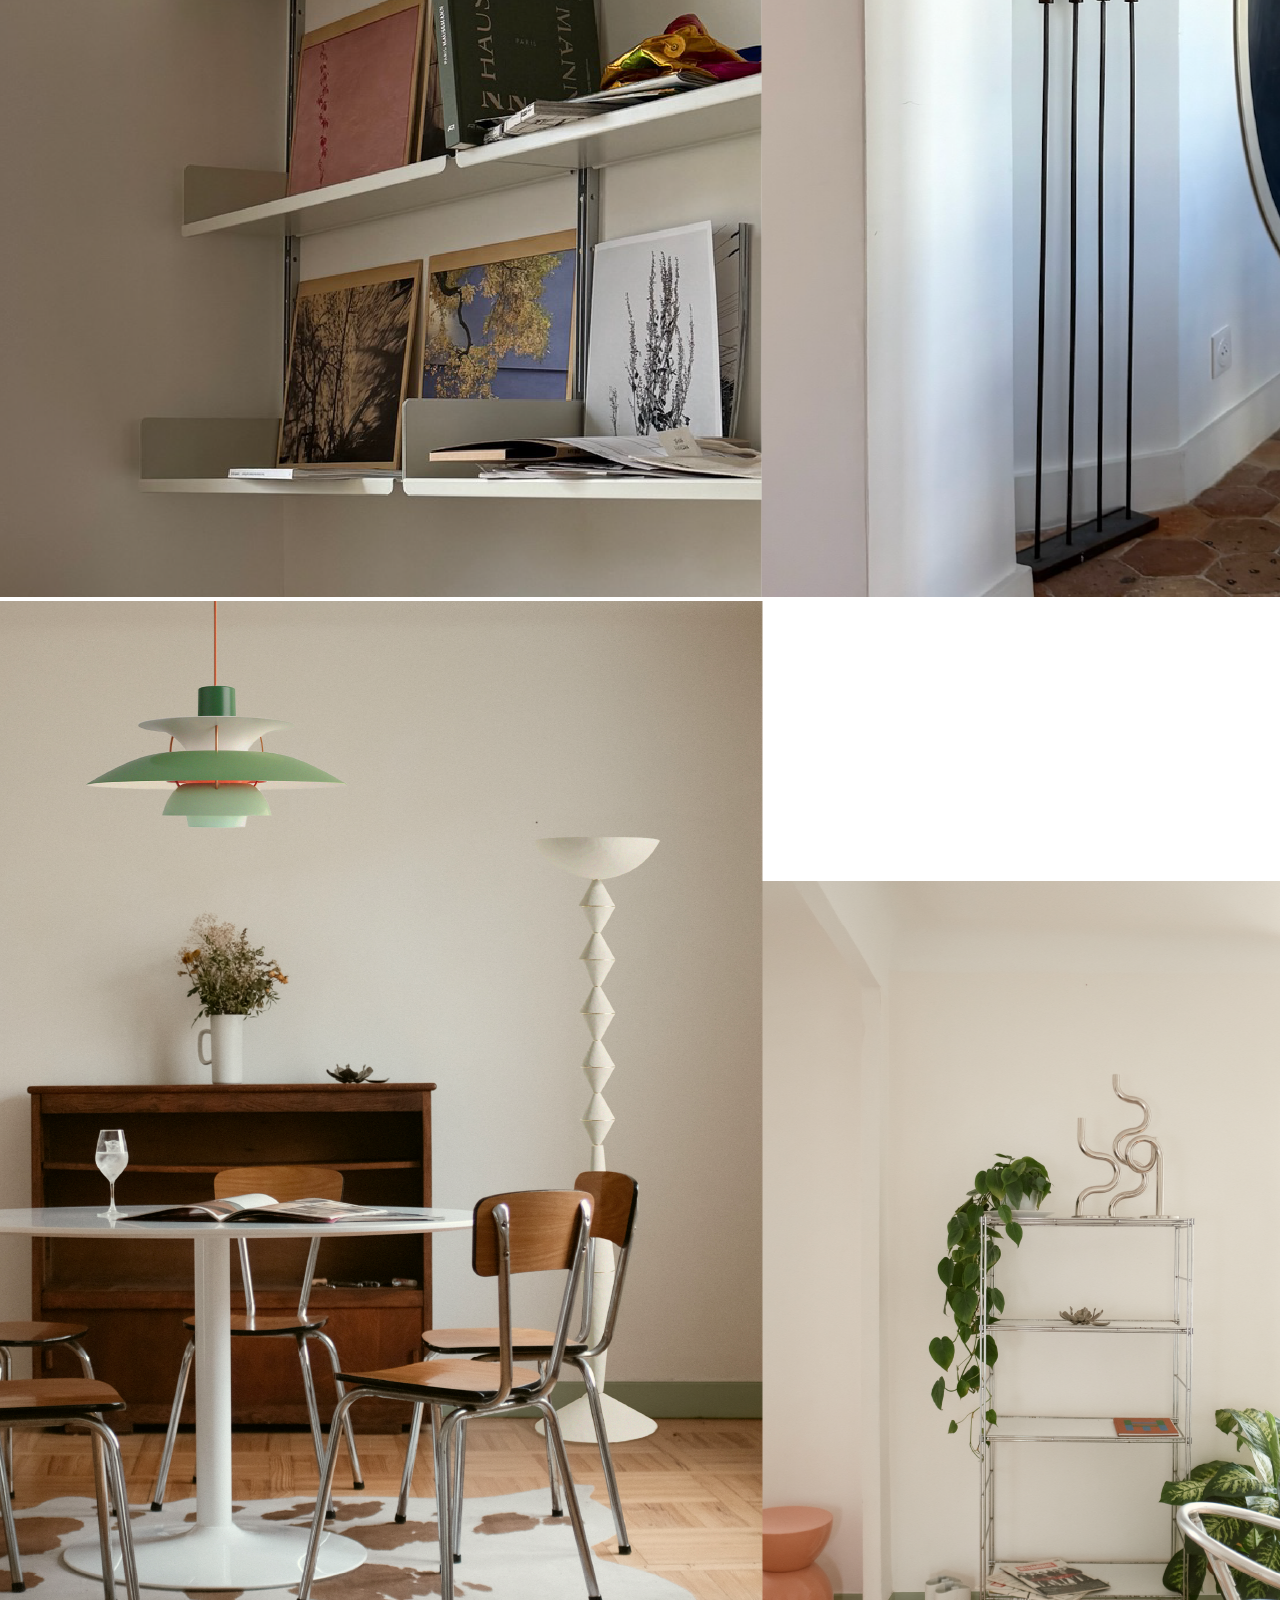
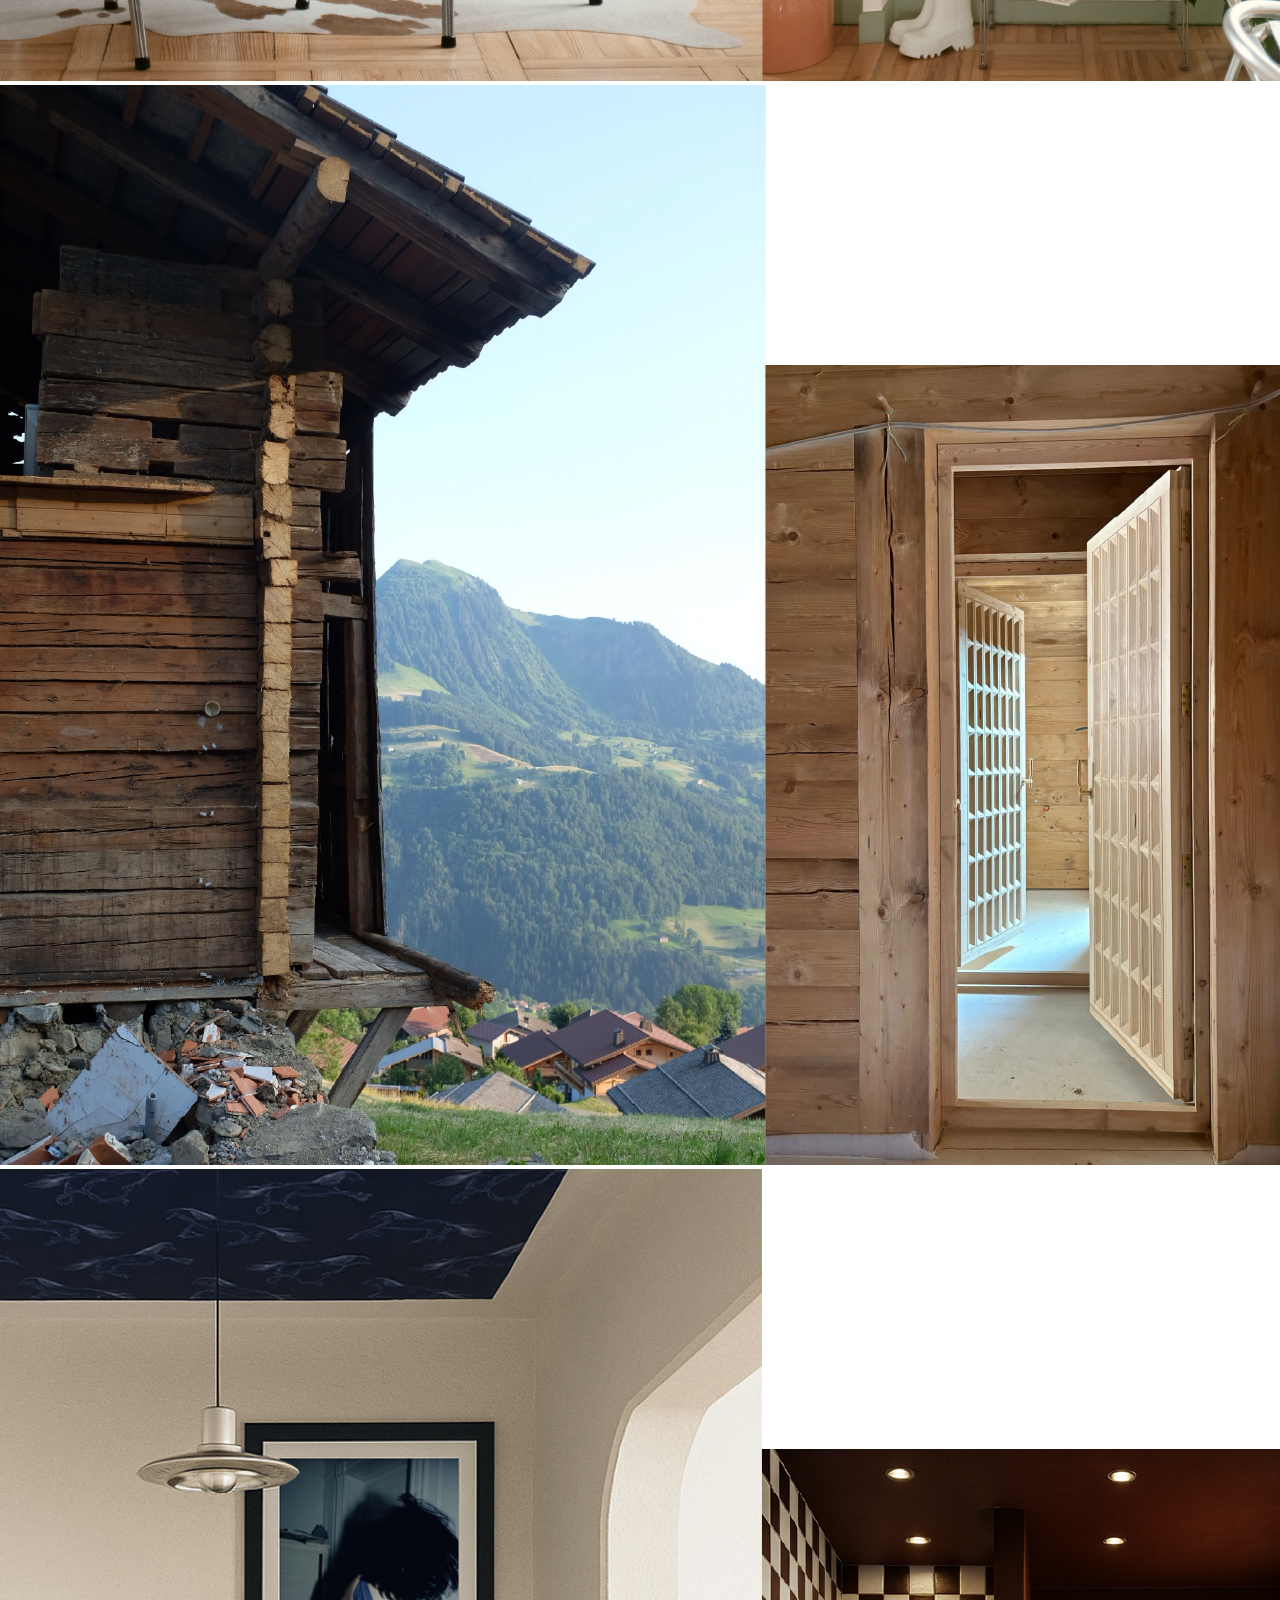
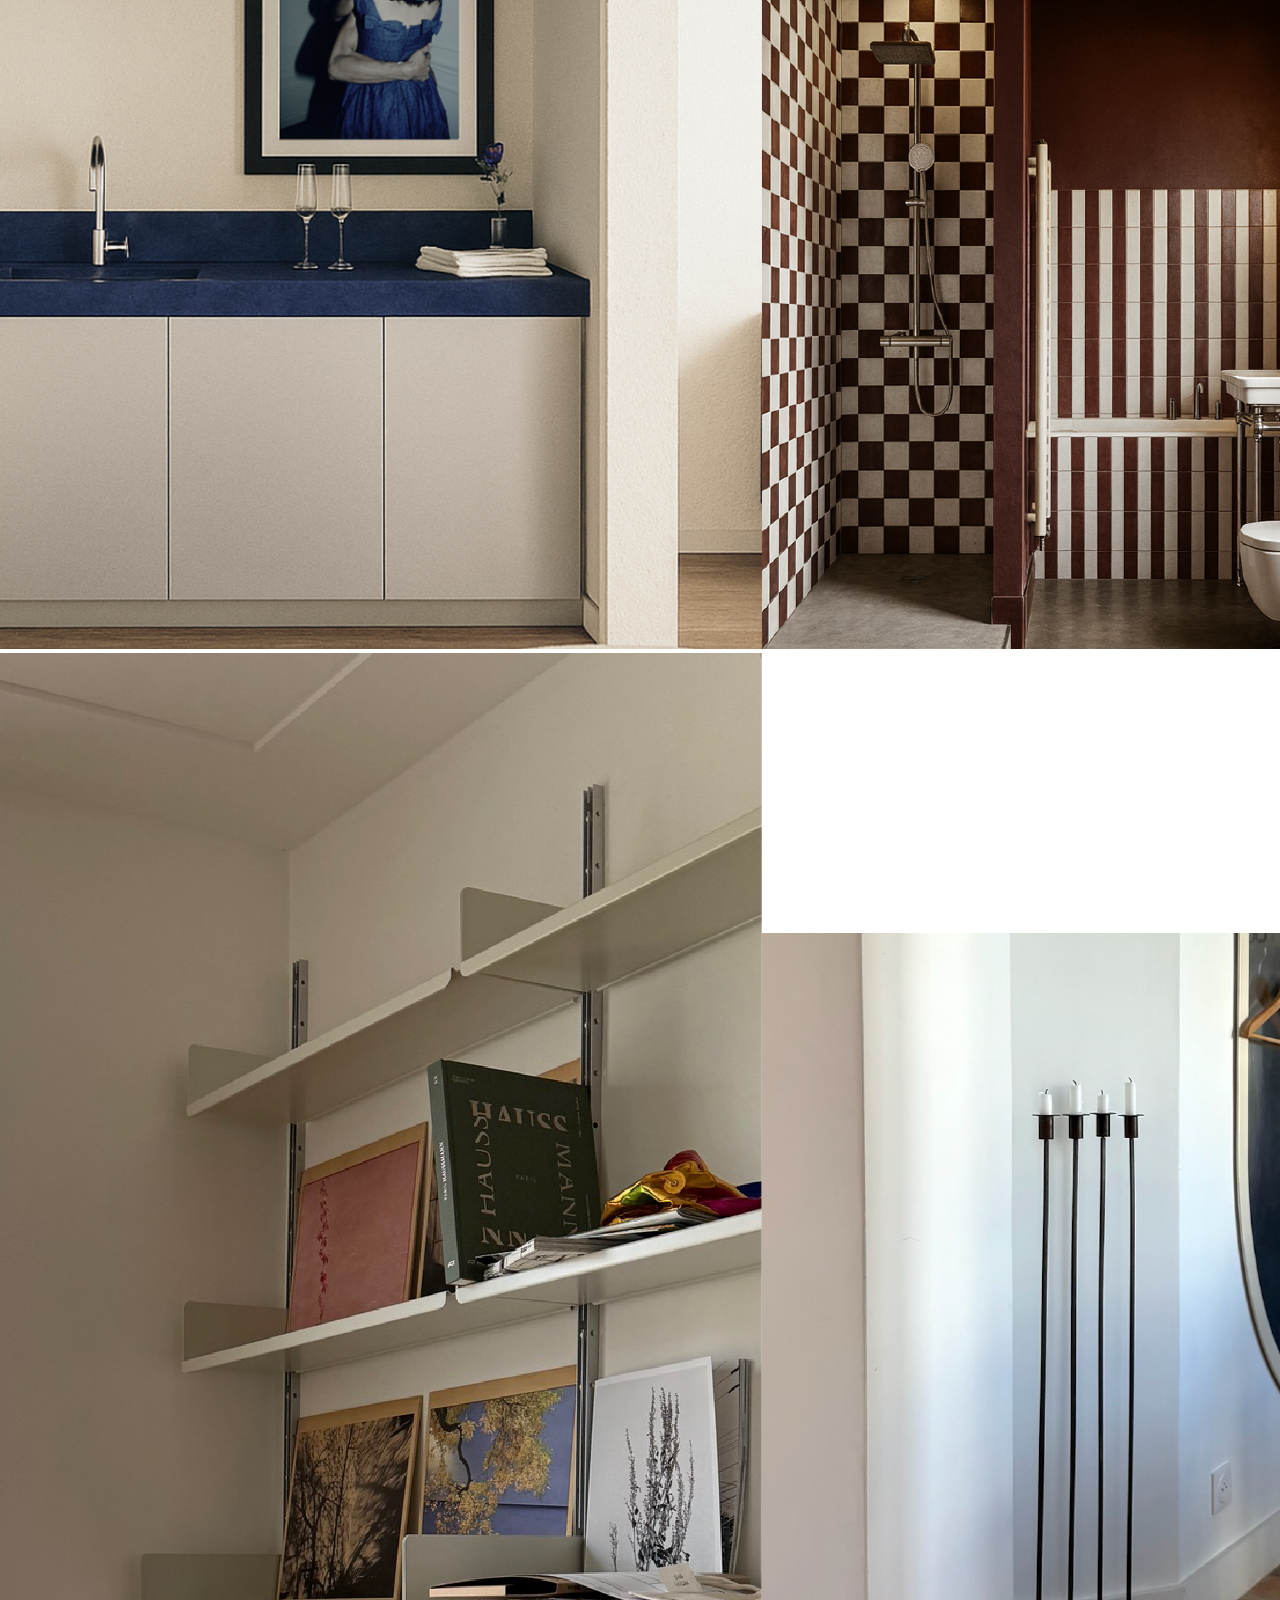
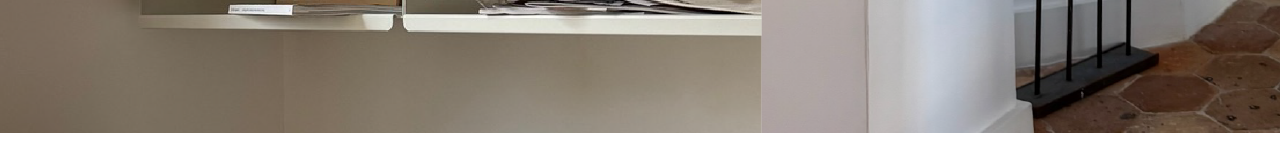
==== commit f9a059ab: "changement images + descriptions des projets" ====
--- a/index.html
+++ b/index.html
@@ -30,7 +30,7 @@
                 Flavie Gonzalez, architecte d’intérieur CFAI, issue des Beaux-Arts puis diplômée de l’Académie Charpentier à Paris, s’est formée auprès d’architectes parisiens, façonnant un univers sensible et poétique, porté par un sens aigu de la fonctionnalité et de la rigueur. L’agence imagine des espaces singuliers, des maisons et appartements haut de gamme aux hôtels, cafés, restaurants et lieux atypiques. Elle conçoit chaque projet de l’esquisse à la livraison, en répondant aux exigences d’usage d’une rénovation complète.
             </div>
             <div class="info-col">
-                Flavie Gonzalez, CFAI-certified interior architect, trained at the Beaux-Arts and later graduated from the Académie Charpentier in Paris, honed her practice alongside Paris-based architects, shaping a sensitive and poetic approach grounded in a strong sense of functionality and rigor. The studio designs distinctive spaces, from high-end houses and apartments to hotels, cafés, restaurants, and atypical places. It oversees each project from initial sketch to final delivery, meeting the functional demands of a complete renovation.
+                <em>Flavie Gonzalez, CFAI-certified interior architect, trained at the Beaux-Arts and later graduated from the Académie Charpentier in Paris, honed her practice alongside Paris-based architects, shaping a sensitive and poetic approach grounded in a strong sense of functionality and rigor. The studio designs distinctive spaces, from high-end houses and apartments to hotels, cafés, restaurants, and atypical places. It oversees each project from initial sketch to final delivery, meeting the functional demands of a complete renovation.</em>
             </div>
         </div>
     </div>
@@ -47,7 +47,7 @@
             </div>
             <div class="project-col-info">
                 <div class="project-number">001</div>
-                <h2>Atlantic</h2>
+                <h2>Atlantique</h2>
                 <h3>Biarritz, 2025</h3>
                 <a class="view-link" onclick="openProjectView('barthou')">[View...]</a>
             </div>
@@ -84,7 +84,7 @@
             <div class="project-col-info">
                 <div class="project-number">004</div>
                 <h2>Jacques Louvel Tessier</h2>
-                <h3>Paris X, 2025</h3>
+                <h3>Paris 10, 2025</h3>
                 <a class="view-link" onclick="openProjectView('louvel')">[View...]</a>
             </div>
         </article>
@@ -141,9 +141,9 @@
 <div class="cargo-carousel" id="carousel">
     <div class="cargo-track" id="track">
         <img src="assets/Plan de travail 24.png">
-        <img src="assets/Plan de travail 24.png">
-        <img src="assets/Plan de travail 24.png">
-        <img src="assets/Plan de travail 24.png">
+        <img src="assets/Plan de travail 27.png">
+        <img src="assets/Plan de travail 26.png">
+        <img src="assets/Plan de travail 25.png">
     </div>
 </div>
 
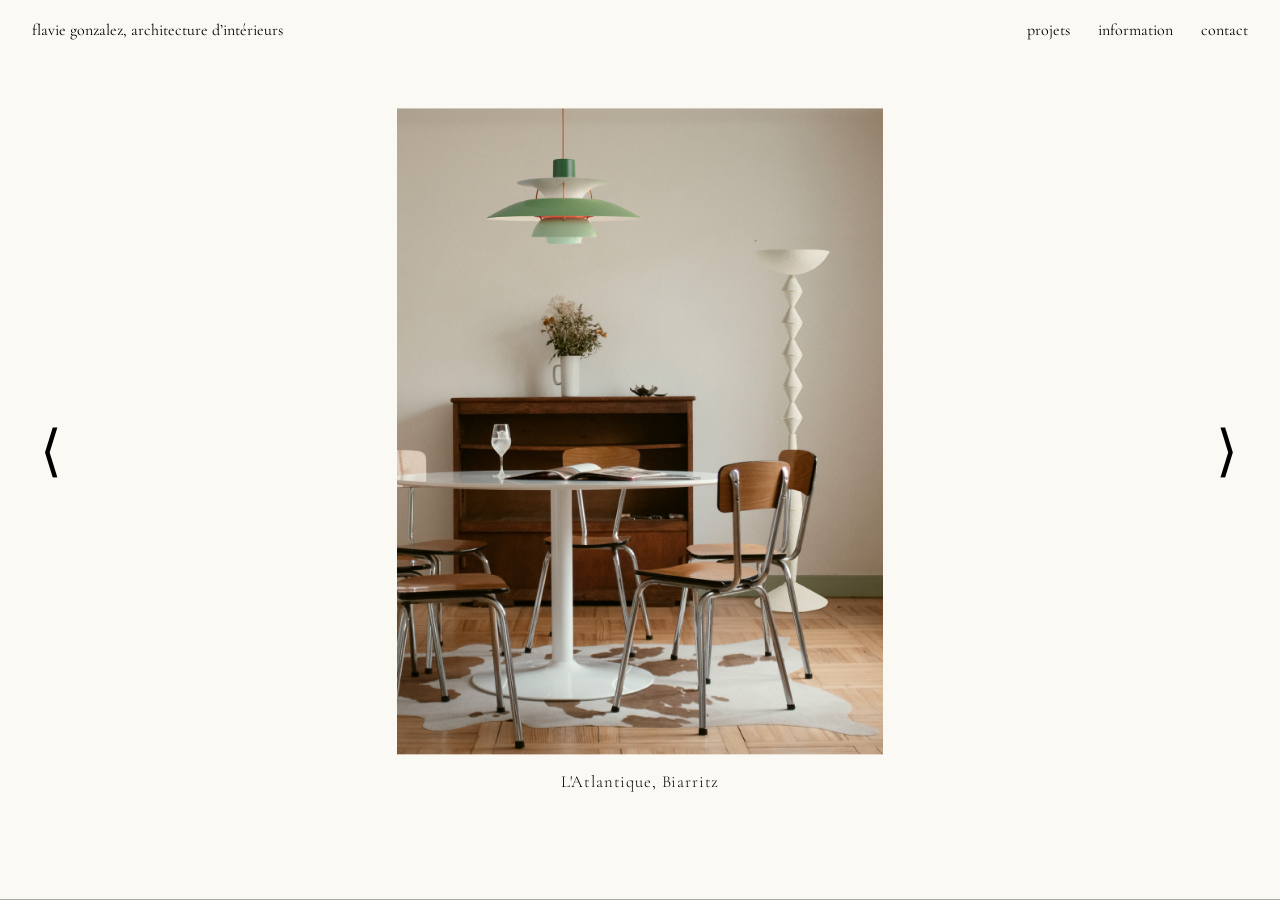
==== commit 971a6887: "changement carrousel, page contact, couleur blanche de fond" ====
--- a/index.html
+++ b/index.html
@@ -13,6 +13,7 @@
     <div class="header-right">
         <button class="nav-btn" onclick="togglePanel('projectsPanel')">projets</button>
         <button class="nav-btn" onclick="togglePanel('infoPanel')">information</button>
+        <button class="nav-btn" onclick="togglePanel('contactPanel')">contact</button>
     </div>
 </header>
 
@@ -31,6 +32,26 @@
             </div>
             <div class="info-col">
                 <em>Flavie Gonzalez, CFAI-certified interior architect, trained at the Beaux-Arts and later graduated from the Académie Charpentier in Paris, honed her practice alongside Paris-based architects, shaping a sensitive and poetic approach grounded in a strong sense of functionality and rigor. The studio designs distinctive spaces, from high-end houses and apartments to hotels, cafés, restaurants, and atypical places. It oversees each project from initial sketch to final delivery, meeting the functional demands of a complete renovation.</em>
+            </div>
+        </div>
+    </div>
+    <div class="panel-close" onclick="closeAllPanels()">(Close)</div>
+</section>
+
+<!-- CONTACT PANEL -->
+<section class="sliding-panel" id="contactPanel">
+    <div class="panel-content">
+        <div class="info-grid">
+            <div class="info-col">
+                <strong>Contact</strong>
+                <a href="mailto:contact@flaviegonzalez.com">contact@flaviegonzalez.com</a>
+                <a href="tel:+33613866894">+33 6 13 86 68 94</a>
+            </div>
+            <div class="info-col">
+                Pour toute demande de projet ou consultation, n'hésitez pas à nous contacter. Nous sommes à votre écoute pour discuter de vos envies et transformer vos espaces.
+            </div>
+            <div class="info-col">
+                <em>For any project inquiry or consultation, please don't hesitate to contact us. We are here to listen and help transform your spaces.</em>
             </div>
         </div>
     </div>
@@ -137,14 +158,14 @@
     <div class="panel-close" onclick="closePanel('viewPanel')">(Back)</div>
 </section>
 
-<!-- CAROUSEL -->
-<div class="cargo-carousel" id="carousel">
-    <div class="cargo-track" id="track">
-        <img src="assets/Plan de travail 24.png">
-        <img src="assets/Plan de travail 27.png">
-        <img src="assets/Plan de travail 26.png">
-        <img src="assets/Plan de travail 25.png">
+<!-- BACKGROUND GALLERY -->
+<div class="gallery-bg" id="carouselContainer">
+    <div class="gallery-content">
+        <img class="gallery-image" id="carouselImage" src="assets/Plan de travail 1.png">
     </div>
+    <div class="gallery-caption" id="carouselCaption">projet 1</div>
+    <button class="gallery-btn gallery-prev" id="prevBtn">⟨</button>
+    <button class="gallery-btn gallery-next" id="nextBtn">⟩</button>
 </div>
 
 <script src="script.js"></script>
--- a/style.css
+++ b/style.css
@@ -0,0 +1,321 @@
+@import url('https://fonts.googleapis.com/css2?family=Cormorant+Garamond:wght@300;400&display=swap');
+
+:root {
+    --bg-dark: #0c0c0c;
+    --text-light: #f0f0f0;
+    --border-color: #333;
+}
+
+/* RESET GLOBAL */
+* { 
+    box-sizing: border-box; 
+    -webkit-font-smoothing: antialiased; 
+    cursor: default !important; 
+}
+
+html, body {
+    margin: 0;
+    padding: 0;
+    height: 100%;
+    overflow: hidden;
+    font-family: 'Cormorant Garamond', serif;
+    background: rgb(250, 249, 244);
+}
+
+/* HEADER */
+.site-header {
+    position: fixed;
+    top: 0;
+    width: 100%;
+    height: 60px;
+    display: flex;
+    justify-content: space-between;
+    align-items: center;
+    padding: 0 2rem;
+    z-index: 1000;
+}
+
+.nav-btn {
+    background: none;
+    border: none;
+    font: inherit;
+    font-size: 16px;
+    color: #000;
+    padding: 0;
+    margin-left: 1.5rem;
+}
+
+/* PANELS */
+.sliding-panel {
+    position: fixed;
+    left: 0;
+    bottom: 0;
+    width: 100%;
+    transform: translateY(100%);
+    transition: transform 0.6s cubic-bezier(0.16, 1, 0.3, 1);
+    display: flex;
+    flex-direction: column;
+}
+
+.sliding-panel.open {
+    transform: translateY(0);
+}
+
+#infoPanel {
+    height: 35vh;
+    background: rgb(250, 249, 244);
+    z-index: 1100;
+    border-top: 1px solid #eee;
+}
+
+#contactPanel {
+    height: 35vh;
+    background: rgb(250, 249, 244);
+    z-index: 1100;
+    border-top: 1px solid #eee;
+}
+
+#projectsPanel {
+    background: var(--bg-dark);
+    color: var(--text-light);
+    z-index: 1105;
+}
+
+#viewPanel {
+    background: var(--bg-dark);
+    color: var(--text-light);
+    z-index: 1200;
+}
+
+/* INFO GRID */
+.info-grid {
+    display: grid;
+    grid-template-columns: 1fr 1.5fr 1.5fr;
+    gap: 3rem;
+    padding: 3rem 2rem;
+}
+
+.info-col a {
+    display: block;
+    text-decoration: none;
+    color: #000;
+    margin-bottom: 0.3rem;
+}
+
+/* PANEL CONTENT */
+.panel-content {
+    flex: 1;
+    overflow-y: auto;
+}
+
+.panel-close {
+    position: sticky;
+    bottom: 0;
+    text-align: right;
+    padding: 1.5rem 2rem;
+    font-size: 11px;
+    text-transform: uppercase;
+    background: inherit;
+}
+
+/* PROJECT LIST */
+.project-row {
+    display: flex;
+    padding: 2.5rem 0;
+    border-bottom: 1px solid var(--border-color);
+}
+
+.project-col-visual {
+    width: 25%;
+    padding: 0 2rem;
+}
+
+.project-col-visual img {
+    width: 100%;
+    max-width: 180px;
+    height: auto;
+    display: block;
+}
+
+.project-col-info {
+    width: 75%;
+    padding: 0 2rem;
+}
+
+.view-link {
+    color: #888;
+    text-decoration: none;
+    font-size: 12px;
+}
+
+/* ========================= */
+/* VIEW DETAIL (REFONTE)     */
+/* ========================= */
+
+.view-detail {
+    display: flex;
+    gap: 2rem;
+    padding: 1.5rem 2rem;
+}
+
+/* HEADER À GAUCHE */
+.view-header {
+    flex: 0 0 30%;
+    border-right: 1px solid var(--border-color);
+    padding-right: 2rem;
+}
+
+/* COLONNE DROITE */
+.view-content {
+    flex: 1;
+    display: flex;
+    flex-direction: column;
+    gap: 1.5rem;
+}
+
+/* GALERIE EN GRILLE (PLUS DE SCROLL HORIZONTAL) */
+.view-gallery {
+    display: grid;
+    grid-template-columns: repeat(auto-fit, minmax(220px, 1fr));
+    gap: 10px;
+}
+
+.view-gallery figure {
+    display: flex;
+    flex-direction: column;
+    gap: 0.75rem;
+}
+
+.view-gallery img {
+    width: 100%;
+    max-width: 100%;
+    height: auto;
+    object-fit: cover;
+    display: block;
+}
+
+.view-gallery figcaption {
+    margin: 0;
+    font-size: 0.95rem;
+    line-height: 1.4;
+    color: #666;
+    font-style: normal;
+}
+
+/* TEXTE SOUS LES IMAGES */
+.view-text {
+    padding-top: 1rem;
+}
+
+/* ========================= */
+/* BACKGROUND GALLERY        */
+/* ========================= */
+
+.gallery-bg {
+    position: fixed;
+    inset: 0;
+    z-index: 1;
+    overflow: hidden;
+    user-select: none;
+    display: flex;
+    flex-direction: column;
+    align-items: center;
+    justify-content: center;
+}
+
+.gallery-content {
+    display: flex;
+    justify-content: center;
+    align-items: center;
+}
+
+.gallery-image {
+    max-width: 90%;
+    max-height: 80vh;
+    width: auto;
+    height: auto;
+    object-fit: contain;
+    pointer-events: none;
+    -webkit-user-drag: none;
+}
+
+.gallery-caption {
+    color: #000;
+    font-family: 'Cormorant Garamond', serif;
+    font-weight: 300;
+    font-size: 1.05rem;
+    text-transform: none;
+    letter-spacing: 0.05em;
+    margin: 0;
+    padding: 0;
+    background: none;
+    text-align: center;
+    pointer-events: none;
+    z-index: 2;
+    margin-top: 1rem;
+}
+
+.gallery-btn {
+    position: absolute;
+    top: 50%;
+    transform: translateY(-50%);
+    background: none;
+    color: #000;
+    border: none;
+    font-size: 56px;
+    width: auto;
+    height: auto;
+    padding: 0 1.5rem;
+    display: flex;
+    align-items: center;
+    justify-content: center;
+    cursor: pointer;
+    font-family: serif;
+    font-weight: 300;
+    letter-spacing: 2px;
+}
+
+.gallery-prev {
+    left: 1rem;
+}
+
+.gallery-next {
+    right: 1rem;
+}
+
+/* ========================= */
+/* RESPONSIVE                */
+/* ========================= */
+
+@media (max-width: 768px) {
+
+    .view-detail {
+        flex-direction: column;
+    }
+
+    .view-header {
+        flex: none;
+        border-right: none;
+        border-bottom: 1px solid var(--border-color);
+        padding-right: 0;
+        padding-bottom: 1.5rem;
+    }
+
+    .view-gallery {
+        grid-template-columns: 1fr;
+    }
+
+    .info-grid {
+        grid-template-columns: 1fr;
+        gap: 1.5rem;
+    }
+
+    .project-row {
+        flex-direction: column;
+    }
+
+    .project-col-visual,
+    .project-col-info {
+        width: 100%;
+    }
+}
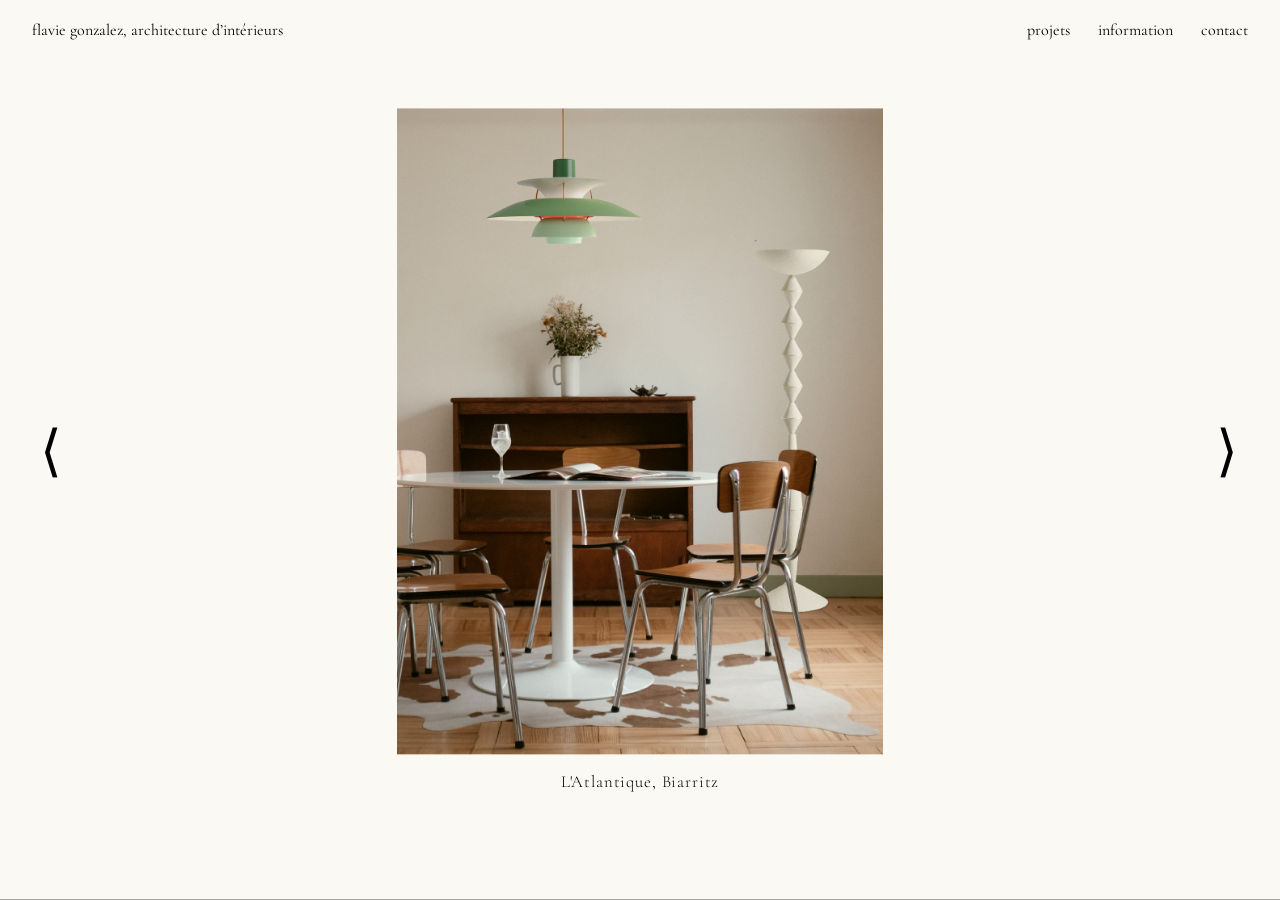
==== commit ccc904e2: "responsive mobile test 2" ====
--- a/index.html
+++ b/index.html
@@ -161,7 +161,7 @@
 <!-- BACKGROUND GALLERY -->
 <div class="gallery-bg" id="carouselContainer">
     <div class="gallery-content">
-        <img class="gallery-image" id="carouselImage" src="assets/Plan de travail 1.png">
+        <img class="gallery-image" id="carouselImage" src="assets/Flavie Gonzalez Architecte 1.png" alt="carrousel image">
     </div>
     <div class="gallery-caption" id="carouselCaption">projet 1</div>
     <button class="gallery-btn gallery-prev" id="prevBtn">⟨</button>
--- a/style.css
+++ b/style.css
@@ -221,6 +221,8 @@
     flex-direction: column;
     align-items: center;
     justify-content: center;
+    min-height: 100vh;
+    background: rgb(250, 249, 244);
 }
 
 .gallery-content {
@@ -289,8 +291,47 @@
 
 @media (max-width: 768px) {
 
+    .site-header {
+        padding: 0 1rem;
+    }
+
+    .nav-btn {
+        margin-left: 1rem;
+        font-size: 14px;
+    }
+
+    .panel-content {
+        padding: 1rem;
+    }
+
+    .panel-close {
+        padding: 1rem;
+    }
+
+    .info-grid {
+        grid-template-columns: 1fr;
+        gap: 1.5rem;
+        padding: 2rem 1rem;
+    }
+
+    .project-row {
+        flex-direction: column;
+        padding: 1.25rem 0;
+    }
+
+    .project-col-visual,
+    .project-col-info {
+        width: 100%;
+        padding: 0 1rem;
+    }
+
+    .project-col-visual img {
+        max-width: 100%;
+    }
+
     .view-detail {
         flex-direction: column;
+        padding: 1rem;
     }
 
     .view-header {
@@ -305,17 +346,34 @@
         grid-template-columns: 1fr;
     }
 
-    .info-grid {
-        grid-template-columns: 1fr;
-        gap: 1.5rem;
-    }
-
-    .project-row {
-        flex-direction: column;
-    }
-
-    .project-col-visual,
-    .project-col-info {
-        width: 100%;
-    }
-}+    .view-text {
+        padding-top: 0.75rem;
+    }
+
+    .gallery-bg {
+        padding: 1rem 0 2rem;
+    }
+
+    .gallery-image {
+        max-width: 100%;
+        max-height: 60vh;
+    }
+
+    .gallery-caption {
+        font-size: 1rem;
+    }
+
+    .gallery-btn {
+        font-size: 36px;
+        padding: 0 1rem;
+    }
+
+    .sliding-panel.open {
+        height: 100vh;
+    }
+
+    .sliding-panel {
+        top: 0;
+    }
+}
+
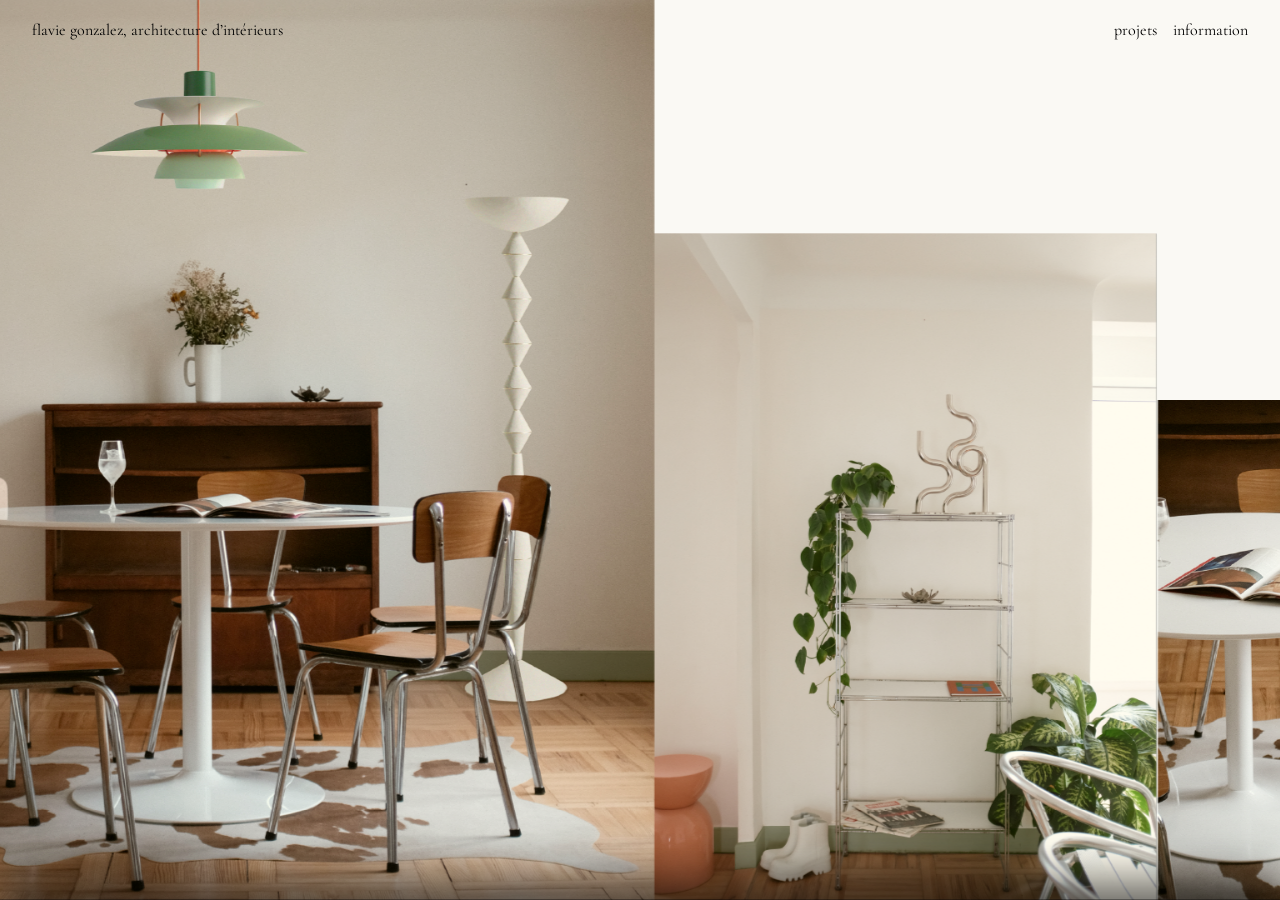
==== commit d8e97626: "responsive mobile test 3" ====
--- a/index.html
+++ b/index.html
@@ -13,7 +13,6 @@
     <div class="header-right">
         <button class="nav-btn" onclick="togglePanel('projectsPanel')">projets</button>
         <button class="nav-btn" onclick="togglePanel('infoPanel')">information</button>
-        <button class="nav-btn" onclick="togglePanel('contactPanel')">contact</button>
     </div>
 </header>
 
@@ -32,26 +31,6 @@
             </div>
             <div class="info-col">
                 <em>Flavie Gonzalez, CFAI-certified interior architect, trained at the Beaux-Arts and later graduated from the Académie Charpentier in Paris, honed her practice alongside Paris-based architects, shaping a sensitive and poetic approach grounded in a strong sense of functionality and rigor. The studio designs distinctive spaces, from high-end houses and apartments to hotels, cafés, restaurants, and atypical places. It oversees each project from initial sketch to final delivery, meeting the functional demands of a complete renovation.</em>
-            </div>
-        </div>
-    </div>
-    <div class="panel-close" onclick="closeAllPanels()">(Close)</div>
-</section>
-
-<!-- CONTACT PANEL -->
-<section class="sliding-panel" id="contactPanel">
-    <div class="panel-content">
-        <div class="info-grid">
-            <div class="info-col">
-                <strong>Contact</strong>
-                <a href="mailto:contact@flaviegonzalez.com">contact@flaviegonzalez.com</a>
-                <a href="tel:+33613866894">+33 6 13 86 68 94</a>
-            </div>
-            <div class="info-col">
-                Pour toute demande de projet ou consultation, n'hésitez pas à nous contacter. Nous sommes à votre écoute pour discuter de vos envies et transformer vos espaces.
-            </div>
-            <div class="info-col">
-                <em>For any project inquiry or consultation, please don't hesitate to contact us. We are here to listen and help transform your spaces.</em>
             </div>
         </div>
     </div>
@@ -158,14 +137,27 @@
     <div class="panel-close" onclick="closePanel('viewPanel')">(Back)</div>
 </section>
 
+<<<<<<< HEAD
+<<<<<<< HEAD
 <!-- BACKGROUND GALLERY -->
 <div class="gallery-bg" id="carouselContainer">
     <div class="gallery-content">
         <img class="gallery-image" id="carouselImage" src="assets/Flavie Gonzalez Architecte 1.png" alt="carrousel image">
+=======
+=======
+>>>>>>> parent of 971a688 (changement carrousel, page contact, couleur blanche de fond)
+<!-- CAROUSEL -->
+<div class="cargo-carousel" id="carousel">
+    <div class="cargo-track" id="track">
+        <img src="assets/Plan de travail 24.png">
+        <img src="assets/Plan de travail 27.png">
+        <img src="assets/Plan de travail 26.png">
+        <img src="assets/Plan de travail 25.png">
+<<<<<<< HEAD
+>>>>>>> parent of 971a688 (changement carrousel, page contact, couleur blanche de fond)
+=======
+>>>>>>> parent of 971a688 (changement carrousel, page contact, couleur blanche de fond)
     </div>
-    <div class="gallery-caption" id="carouselCaption">projet 1</div>
-    <button class="gallery-btn gallery-prev" id="prevBtn">⟨</button>
-    <button class="gallery-btn gallery-next" id="nextBtn">⟩</button>
 </div>
 
 <script src="script.js"></script>
--- a/style.css
+++ b/style.css
@@ -19,7 +19,7 @@
     height: 100%;
     overflow: hidden;
     font-family: 'Cormorant Garamond', serif;
-    background: rgb(250, 249, 244);
+    background: #fff;
 }
 
 /* HEADER */
@@ -33,6 +33,13 @@
     align-items: center;
     padding: 0 2rem;
     z-index: 1000;
+}
+
+.header-right {
+    display: flex;
+    align-items: center;
+    justify-content: flex-end;
+    gap: 1rem;
 }
 
 .nav-btn {
@@ -42,7 +49,7 @@
     font-size: 16px;
     color: #000;
     padding: 0;
-    margin-left: 1.5rem;
+    margin-left: 0;
 }
 
 /* PANELS */
@@ -63,14 +70,7 @@
 
 #infoPanel {
     height: 35vh;
-    background: rgb(250, 249, 244);
-    z-index: 1100;
-    border-top: 1px solid #eee;
-}
-
-#contactPanel {
-    height: 35vh;
-    background: rgb(250, 249, 244);
+    background: #fff;
     z-index: 1100;
     border-top: 1px solid #eee;
 }
@@ -85,6 +85,7 @@
     background: var(--bg-dark);
     color: var(--text-light);
     z-index: 1200;
+    box-shadow: 0 -20px 40px rgba(0,0,0,0.6);
 }
 
 /* INFO GRID */
@@ -180,26 +181,11 @@
     gap: 10px;
 }
 
-.view-gallery figure {
-    display: flex;
-    flex-direction: column;
-    gap: 0.75rem;
-}
-
 .view-gallery img {
     width: 100%;
-    max-width: 100%;
-    height: auto;
-    object-fit: cover;
+    height: 400px;        /* hauteur fixe identique pour toutes */
+    object-fit: cover;    /* recadre sans déformation */
     display: block;
-}
-
-.view-gallery figcaption {
-    margin: 0;
-    font-size: 0.95rem;
-    line-height: 1.4;
-    color: #666;
-    font-style: normal;
 }
 
 /* TEXTE SOUS LES IMAGES */
@@ -208,81 +194,42 @@
 }
 
 /* ========================= */
-/* BACKGROUND GALLERY        */
-/* ========================= */
-
-.gallery-bg {
+/* CAROUSEL                  */
+/* ========================= */
+
+.cargo-carousel { 
     position: fixed;
     inset: 0;
     z-index: 1;
     overflow: hidden;
     user-select: none;
+<<<<<<< HEAD
+<<<<<<< HEAD
     display: flex;
     flex-direction: column;
     align-items: center;
     justify-content: center;
     min-height: 100vh;
     background: rgb(250, 249, 244);
-}
-
-.gallery-content {
-    display: flex;
-    justify-content: center;
-    align-items: center;
-}
-
-.gallery-image {
-    max-width: 90%;
-    max-height: 80vh;
+=======
+>>>>>>> parent of 971a688 (changement carrousel, page contact, couleur blanche de fond)
+=======
+>>>>>>> parent of 971a688 (changement carrousel, page contact, couleur blanche de fond)
+}
+
+.cargo-track { 
+    display: flex;
+    align-items: flex-end;
+    height: 100%;
+    will-change: transform;
+}
+
+.cargo-track img { 
+    max-height: 100%;
     width: auto;
-    height: auto;
-    object-fit: contain;
+    flex-shrink: 0;
     pointer-events: none;
     -webkit-user-drag: none;
-}
-
-.gallery-caption {
-    color: #000;
-    font-family: 'Cormorant Garamond', serif;
-    font-weight: 300;
-    font-size: 1.05rem;
-    text-transform: none;
-    letter-spacing: 0.05em;
-    margin: 0;
-    padding: 0;
-    background: none;
-    text-align: center;
-    pointer-events: none;
-    z-index: 2;
-    margin-top: 1rem;
-}
-
-.gallery-btn {
-    position: absolute;
-    top: 50%;
-    transform: translateY(-50%);
-    background: none;
-    color: #000;
-    border: none;
-    font-size: 56px;
-    width: auto;
-    height: auto;
-    padding: 0 1.5rem;
-    display: flex;
-    align-items: center;
-    justify-content: center;
-    cursor: pointer;
-    font-family: serif;
-    font-weight: 300;
-    letter-spacing: 2px;
-}
-
-.gallery-prev {
-    left: 1rem;
-}
-
-.gallery-next {
-    right: 1rem;
 }
 
 /* ========================= */
@@ -355,8 +302,8 @@
     }
 
     .gallery-image {
-        max-width: 100%;
-        max-height: 60vh;
+        max-width: 70%;
+        max-height: 45vh;
     }
 
     .gallery-caption {
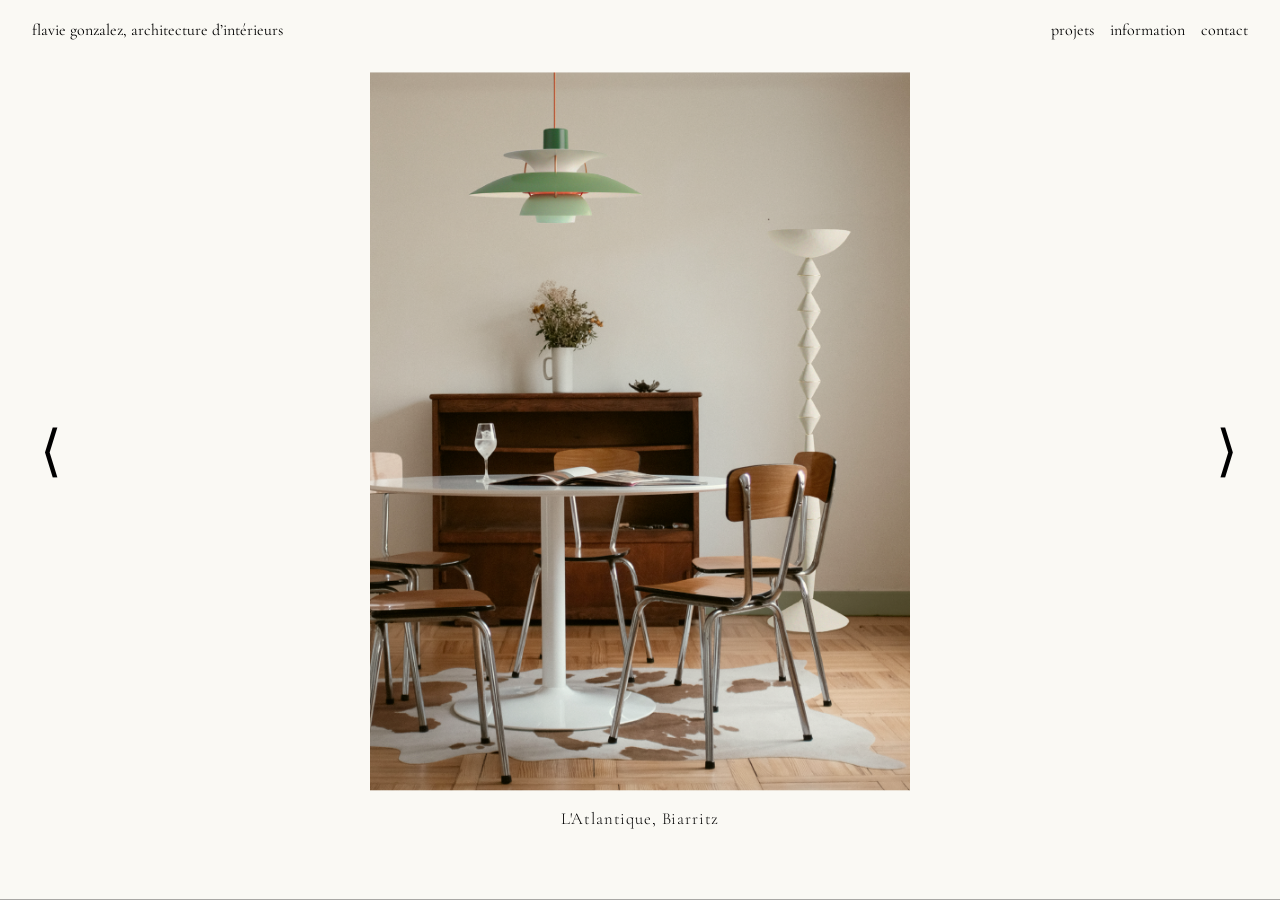
==== commit 43d9322d: "reset avant responsive" ====
--- a/index.html
+++ b/index.html
@@ -13,6 +13,7 @@
     <div class="header-right">
         <button class="nav-btn" onclick="togglePanel('projectsPanel')">projets</button>
         <button class="nav-btn" onclick="togglePanel('infoPanel')">information</button>
+        <button class="nav-btn" onclick="togglePanel('contactPanel')">contact</button>
     </div>
 </header>
 
@@ -31,6 +32,26 @@
             </div>
             <div class="info-col">
                 <em>Flavie Gonzalez, CFAI-certified interior architect, trained at the Beaux-Arts and later graduated from the Académie Charpentier in Paris, honed her practice alongside Paris-based architects, shaping a sensitive and poetic approach grounded in a strong sense of functionality and rigor. The studio designs distinctive spaces, from high-end houses and apartments to hotels, cafés, restaurants, and atypical places. It oversees each project from initial sketch to final delivery, meeting the functional demands of a complete renovation.</em>
+            </div>
+        </div>
+    </div>
+    <div class="panel-close" onclick="closeAllPanels()">(Close)</div>
+</section>
+
+<!-- CONTACT PANEL -->
+<section class="sliding-panel" id="contactPanel">
+    <div class="panel-content">
+        <div class="info-grid">
+            <div class="info-col">
+                <strong>Contact</strong>
+                <a href="mailto:contact@flaviegonzalez.com">contact@flaviegonzalez.com</a>
+                <a href="tel:+33613866894">+33 6 13 86 68 94</a>
+            </div>
+            <div class="info-col">
+                Pour toute demande de projet ou consultation, n'hésitez pas à nous contacter. Nous sommes à votre écoute pour discuter de vos envies et transformer vos espaces.
+            </div>
+            <div class="info-col">
+                <em>For any project inquiry or consultation, please don't hesitate to contact us. We are here to listen and help transform your spaces.</em>
             </div>
         </div>
     </div>
@@ -137,27 +158,12 @@
     <div class="panel-close" onclick="closePanel('viewPanel')">(Back)</div>
 </section>
 
-<<<<<<< HEAD
-<<<<<<< HEAD
 <!-- BACKGROUND GALLERY -->
 <div class="gallery-bg" id="carouselContainer">
-    <div class="gallery-content">
-        <img class="gallery-image" id="carouselImage" src="assets/Flavie Gonzalez Architecte 1.png" alt="carrousel image">
-=======
-=======
->>>>>>> parent of 971a688 (changement carrousel, page contact, couleur blanche de fond)
-<!-- CAROUSEL -->
-<div class="cargo-carousel" id="carousel">
-    <div class="cargo-track" id="track">
-        <img src="assets/Plan de travail 24.png">
-        <img src="assets/Plan de travail 27.png">
-        <img src="assets/Plan de travail 26.png">
-        <img src="assets/Plan de travail 25.png">
-<<<<<<< HEAD
->>>>>>> parent of 971a688 (changement carrousel, page contact, couleur blanche de fond)
-=======
->>>>>>> parent of 971a688 (changement carrousel, page contact, couleur blanche de fond)
-    </div>
+    <img class="gallery-image" id="carouselImage" src="assets/Flavie Gonzalez Architecte 1.png">
+    <div class="gallery-caption" id="carouselCaption">projet 1</div>
+    <button class="gallery-btn gallery-prev" id="prevBtn">⟨</button>
+    <button class="gallery-btn gallery-next" id="nextBtn">⟩</button>
 </div>
 
 <script src="script.js"></script>
--- a/style.css
+++ b/style.css
@@ -19,7 +19,7 @@
     height: 100%;
     overflow: hidden;
     font-family: 'Cormorant Garamond', serif;
-    background: #fff;
+    background: rgb(250, 249, 244);
 }
 
 /* HEADER */
@@ -70,7 +70,14 @@
 
 #infoPanel {
     height: 35vh;
-    background: #fff;
+    background: rgb(250, 249, 244);
+    z-index: 1100;
+    border-top: 1px solid #eee;
+}
+
+#contactPanel {
+    height: 35vh;
+    background: rgb(250, 249, 244);
     z-index: 1100;
     border-top: 1px solid #eee;
 }
@@ -85,7 +92,6 @@
     background: var(--bg-dark);
     color: var(--text-light);
     z-index: 1200;
-    box-shadow: 0 -20px 40px rgba(0,0,0,0.6);
 }
 
 /* INFO GRID */
@@ -181,11 +187,26 @@
     gap: 10px;
 }
 
+.view-gallery figure {
+    display: flex;
+    flex-direction: column;
+    gap: 0.75rem;
+}
+
 .view-gallery img {
     width: 100%;
-    height: 400px;        /* hauteur fixe identique pour toutes */
-    object-fit: cover;    /* recadre sans déformation */
+    max-width: 100%;
+    height: auto;
+    object-fit: cover;
     display: block;
+}
+
+.view-gallery figcaption {
+    margin: 0;
+    font-size: 0.95rem;
+    line-height: 1.4;
+    color: #666;
+    font-style: normal;
 }
 
 /* TEXTE SOUS LES IMAGES */
@@ -194,42 +215,81 @@
 }
 
 /* ========================= */
-/* CAROUSEL                  */
-/* ========================= */
-
-.cargo-carousel { 
+/* BACKGROUND GALLERY        */
+/* ========================= */
+
+.gallery-bg {
     position: fixed;
     inset: 0;
     z-index: 1;
     overflow: hidden;
     user-select: none;
-<<<<<<< HEAD
-<<<<<<< HEAD
     display: flex;
     flex-direction: column;
     align-items: center;
     justify-content: center;
     min-height: 100vh;
     background: rgb(250, 249, 244);
-=======
->>>>>>> parent of 971a688 (changement carrousel, page contact, couleur blanche de fond)
-=======
->>>>>>> parent of 971a688 (changement carrousel, page contact, couleur blanche de fond)
-}
-
-.cargo-track { 
-    display: flex;
-    align-items: flex-end;
-    height: 100%;
-    will-change: transform;
-}
-
-.cargo-track img { 
-    max-height: 100%;
+}
+
+.gallery-content {
+    display: flex;
+    justify-content: center;
+    align-items: center;
+}
+
+.gallery-image {
+    max-width: 90%;
+    max-height: 80vh;
     width: auto;
-    flex-shrink: 0;
+    height: auto;
+    object-fit: contain;
     pointer-events: none;
     -webkit-user-drag: none;
+}
+
+.gallery-caption {
+    color: #000;
+    font-family: 'Cormorant Garamond', serif;
+    font-weight: 300;
+    font-size: 1.05rem;
+    text-transform: none;
+    letter-spacing: 0.05em;
+    margin: 0;
+    padding: 0;
+    background: none;
+    text-align: center;
+    pointer-events: none;
+    z-index: 2;
+    margin-top: 1rem;
+}
+
+.gallery-btn {
+    position: absolute;
+    top: 50%;
+    transform: translateY(-50%);
+    background: none;
+    color: #000;
+    border: none;
+    font-size: 56px;
+    width: auto;
+    height: auto;
+    padding: 0 1.5rem;
+    display: flex;
+    align-items: center;
+    justify-content: center;
+    cursor: pointer;
+    font-family: serif;
+    font-weight: 300;
+    letter-spacing: 2px;
+}
+
+.gallery-prev {
+    left: 1rem;
+}
+
+.gallery-next {
+    right: 1rem;
 }
 
 /* ========================= */
